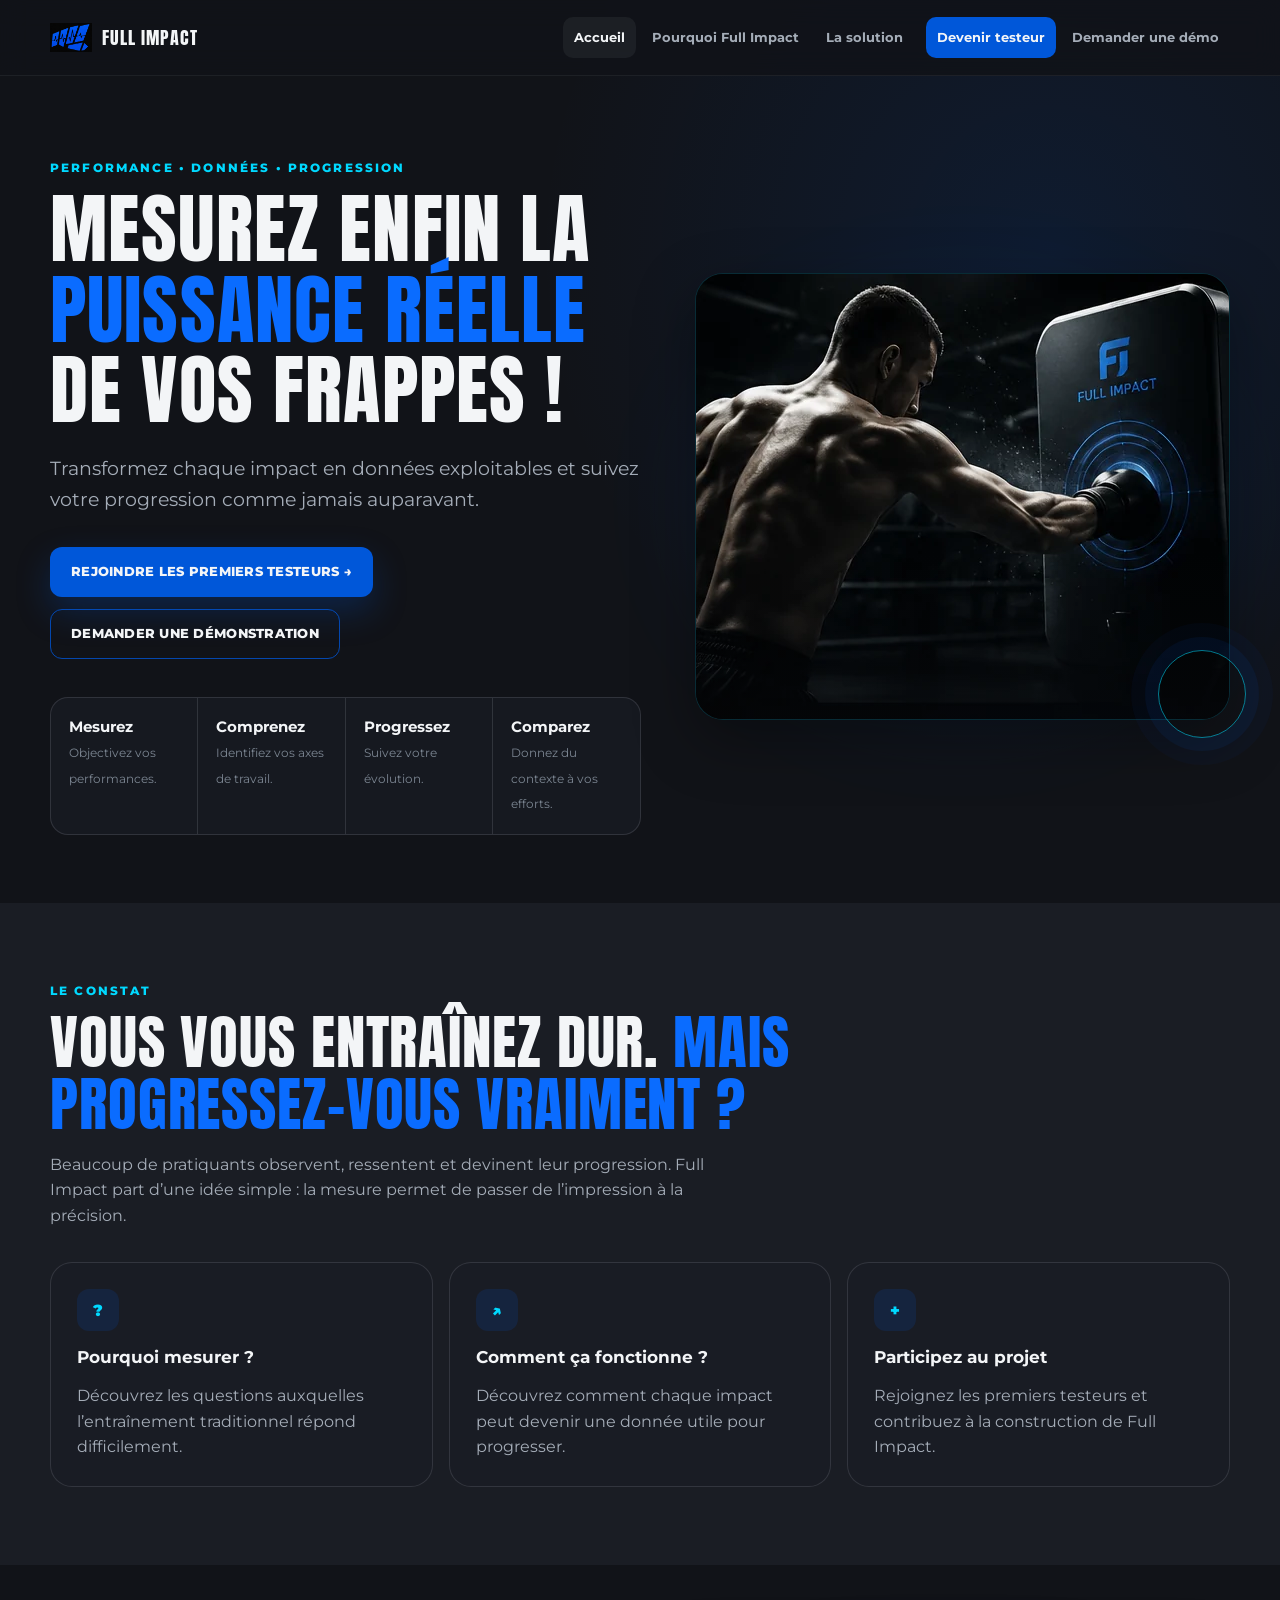
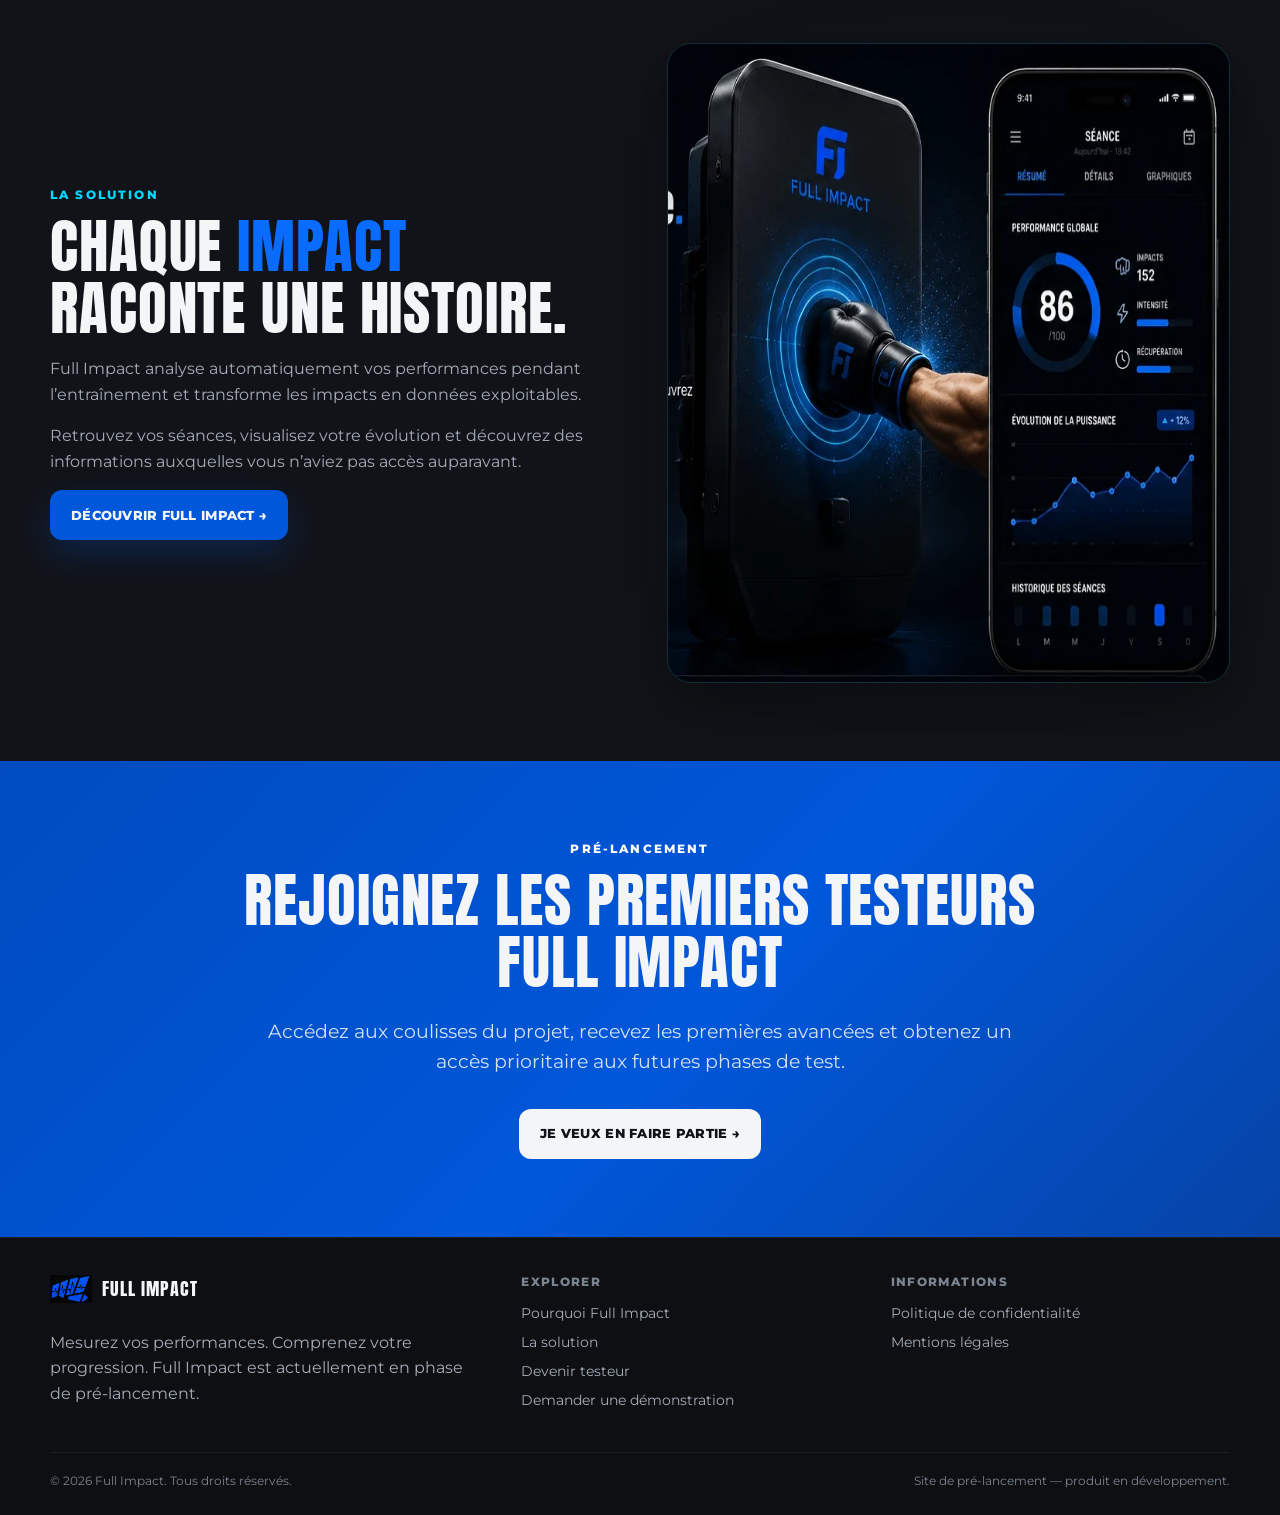
==== site/index.html @ b1a95cf2 "Restauration complète de la version originale de index.html" ====
<!doctype html>
<html lang="fr">
<head>
  <meta charset="utf-8">
  <meta name="viewport" content="width=device-width, initial-scale=1">
  <title>Full Impact — Mesurez enfin la puissance réelle de vos frappes</title>
  <meta name="description" content="Full Impact transforme chaque impact en données exploitables pour aider les pratiquants de sports de combat à mesurer, comprendre et suivre leur progression.">
  <meta name="theme-color" content="#111318">
  <meta property="og:type" content="website">
  <meta property="og:title" content="Full Impact — Mesurez enfin la puissance réelle de vos frappes">
  <meta property="og:description" content="Full Impact transforme chaque impact en données exploitables pour aider les pratiquants de sports de combat à mesurer, comprendre et suivre leur progression.">
  <meta property="og:image" content="/assets/images/og-full-impact.webp">
  <meta name="twitter:card" content="summary_large_image">
  <link rel="icon" type="image/png" href="assets/images/full-impact-mark.png">
  <link rel="preconnect" href="https://fonts.googleapis.com">
  <link rel="preconnect" href="https://fonts.gstatic.com" crossorigin>
  <link href="https://fonts.googleapis.com/css2?family=Anton&family=Montserrat:wght@400;500;600;700;800&display=swap" rel="stylesheet">
  <link rel="stylesheet" href="assets/css/styles.css">
  <script defer src="assets/js/config.js"></script>
<script defer src="assets/js/main.js"></script>
</head>
<body>
  <a class="skip-link" href="#main">Aller au contenu</a>
<header class="site-header">
  <div class="container header-inner">
    <a class="brand" href="index.html" aria-label="Full Impact — Accueil">
      <img class="brand-mark" src="assets/images/full-impact-mark.png" alt="" width="42" height="34">
      <span class="brand-name">FULL IMPACT</span>
    </a>
    <button class="menu-toggle" type="button" data-menu-toggle aria-expanded="false" aria-controls="main-nav" aria-label="Ouvrir le menu">Menu</button>
    <nav class="nav" id="main-nav" data-nav aria-label="Navigation principale">
      <a href="index.html" aria-current="page">Accueil</a><a href="probleme.html">Pourquoi Full Impact</a><a href="solution.html">La solution</a><a href="testeurs.html" class="nav-cta">Devenir testeur</a><a href="demonstration.html">Demander une démo</a>
    </nav>
  </div>
</header>
<main id="main">
  <section class="page-hero">
    <div class="container hero-grid">
      <div class="hero-copy reveal">
        <div class="eyebrow">Performance • Données • Progression</div>
        <h1>Mesurez enfin la <span class="accent">puissance réelle</span> de vos frappes !</h1>
        <p class="lead">Transformez chaque impact en données exploitables et suivez votre progression comme jamais auparavant.</p>
        <div class="hero-actions">
          <a class="button primary" href="testeurs.html">Rejoindre les premiers testeurs →</a>
          <a class="button secondary" href="demonstration.html">Demander une démonstration</a>
        </div>
        <div class="stat-strip" aria-label="Principes Full Impact">
          <div class="stat"><strong>Mesurez</strong><span>Objectivez vos performances.</span></div>
          <div class="stat"><strong>Comprenez</strong><span>Identifiez vos axes de travail.</span></div>
          <div class="stat"><strong>Progressez</strong><span>Suivez votre évolution.</span></div>
          <div class="stat"><strong>Comparez</strong><span>Donnez du contexte à vos efforts.</span></div>
        </div>
      </div>
      <div class="hero-visual reveal">
        <div class="media-frame">
          <img src="assets/images/hero-impact.webp" alt="Pratiquant frappant un bouclier connecté Full Impact" width="690" height="445" fetchpriority="high">
        </div>
        <div class="data-ring" aria-hidden="true"></div>
      </div>
    </div>
  </section>

  <section class="section alt">
    <div class="container">
      <div class="section-heading reveal">
        <div class="eyebrow">Le constat</div>
        <h2>Vous vous entraînez dur. <span class="accent">Mais progressez-vous vraiment ?</span></h2>
        <p>Beaucoup de pratiquants observent, ressentent et devinent leur progression. Full Impact part d’une idée simple : la mesure permet de passer de l’impression à la précision.</p>
      </div>
      <div class="card-grid">
        <a class="card card-link reveal" href="probleme.html"><div class="icon">?</div><h3>Pourquoi mesurer ?</h3><p>Découvrez les questions auxquelles l’entraînement traditionnel répond difficilement.</p></a>
        <a class="card card-link reveal" href="solution.html"><div class="icon">↗</div><h3>Comment ça fonctionne ?</h3><p>Découvrez comment chaque impact peut devenir une donnée utile pour progresser.</p></a>
        <a class="card card-link reveal" href="testeurs.html"><div class="icon">+</div><h3>Participez au projet</h3><p>Rejoignez les premiers testeurs et contribuez à la construction de Full Impact.</p></a>
      </div>
    </div>
  </section>

  <section class="section">
    <div class="container split">
      <div class="split-copy reveal">
        <div class="eyebrow">La solution</div>
        <h2>Chaque <span class="accent">impact</span> raconte une histoire.</h2>
        <p>Full Impact analyse automatiquement vos performances pendant l’entraînement et transforme les impacts en données exploitables.</p>
        <p>Retrouvez vos séances, visualisez votre évolution et découvrez des informations auxquelles vous n’aviez pas accès auparavant.</p>
        <a class="button primary" href="solution.html">Découvrir Full Impact →</a>
      </div>
      <div class="product-shot reveal">
        <img src="assets/images/solution-product.webp" alt="Concept du bouclier connecté Full Impact avec interface mobile" width="725" height="640" loading="lazy">
      </div>
    </div>
  </section>

  <section class="section blue-cut">
    <div class="narrow" style="text-align:center">
      <div class="eyebrow" style="color:#fff">Pré-lancement</div>
      <h2>Rejoignez les premiers testeurs Full Impact</h2>
      <p class="lead" style="margin-inline:auto;color:rgba(243,245,247,.88)">Accédez aux coulisses du projet, recevez les premières avancées et obtenez un accès prioritaire aux futures phases de test.</p>
      <div class="hero-actions" style="justify-content:center"><a class="button" style="background:#F3F5F7;color:#111318" href="testeurs.html">Je veux en faire partie →</a></div>
    </div>
  </section>
</main>
  <footer class="site-footer">
    <div class="container">
      <div class="footer-grid">
        <div class="footer-brand">
          <a class="brand" href="index.html"><img class="brand-mark" src="assets/images/full-impact-mark.png" alt="" width="42" height="34"><span class="brand-name">FULL IMPACT</span></a>
          <p>Mesurez vos performances. Comprenez votre progression. Full Impact est actuellement en phase de pré-lancement.</p>
        </div>
        <div>
          <div class="footer-title">Explorer</div>
          <div class="footer-links">
            <a href="probleme.html">Pourquoi Full Impact</a>
            <a href="solution.html">La solution</a>
            <a href="testeurs.html">Devenir testeur</a>
            <a href="demonstration.html">Demander une démonstration</a>
          </div>
        </div>
        <div>
          <div class="footer-title">Informations</div>
          <div class="footer-links">
            <a href="confidentialite.html">Politique de confidentialité</a>
            <a href="mentions-legales.html">Mentions légales</a>
          </div>
        </div>
      </div>
      <div class="footer-bottom">
        <span>© <span data-year></span> Full Impact. Tous droits réservés.</span>
        <span>Site de pré-lancement — produit en développement.</span>
      </div>
    </div>
  </footer>
</body>
</html>
---- site/assets/css/styles.css ----
:root {
  --bg: #111318;
  --bg-2: #1A1D24;
  --bg-3: #252A34;
  --text: #F3F5F7;
  --muted: #A5ADB8;
  --faint: #7B8591;
  --brand: #0057D9;
  --brand-hover: #0A6CFF;
  --cyan: #00D9FF;
  --success: #00C875;
  --warning: #FF9F1C;
  --danger: #FF4D4F;
  --border: rgba(165, 173, 184, .18);
  --shadow: 0 20px 60px rgba(0, 0, 0, .34);
  --radius: 22px;
  --radius-sm: 14px;
  --max: 1180px;
  --header-h: 76px;
}

* { box-sizing: border-box; }
html { scroll-behavior: smooth; }
body {
  margin: 0;
  min-width: 320px;
  background:
    radial-gradient(circle at 82% 8%, rgba(0, 87, 217, .12), transparent 32rem),
    var(--bg);
  color: var(--text);
  font-family: 'Montserrat', Arial, sans-serif;
  line-height: 1.6;
  text-rendering: optimizeLegibility;
}
img { max-width: 100%; display: block; }
a { color: inherit; text-decoration: none; }
button, input, textarea, select { font: inherit; }
button, a { -webkit-tap-highlight-color: transparent; }

.skip-link {
  position: fixed; left: 16px; top: -80px; z-index: 9999;
  background: var(--text); color: var(--bg); padding: 10px 14px; border-radius: 8px;
}
.skip-link:focus { top: 12px; }

.container { width: min(calc(100% - 40px), var(--max)); margin-inline: auto; }
.narrow { width: min(calc(100% - 40px), 860px); margin-inline: auto; }

.site-header {
  position: sticky; top: 0; z-index: 1000;
  height: var(--header-h);
  background: rgba(17, 19, 24, .88);
  backdrop-filter: blur(14px);
  border-bottom: 1px solid rgba(255,255,255,.06);
}
.header-inner { height: 100%; display: flex; align-items: center; justify-content: space-between; gap: 24px; }
.brand { display: inline-flex; align-items: center; gap: 10px; min-width: max-content; }
.brand-mark { width: 42px; height: 34px; object-fit: contain; }
.brand-name { font-family: 'Anton', Impact, sans-serif; letter-spacing: .055em; font-size: 1.15rem; }

.nav { display: flex; align-items: center; gap: 5px; }
.nav a { color: var(--muted); font-size: .82rem; font-weight: 700; padding: 10px 11px; border-radius: 10px; }
.nav a:hover, .nav a:focus-visible, .nav a[aria-current="page"] { color: var(--text); background: rgba(255,255,255,.055); }
.nav .nav-cta { color: var(--text); background: var(--brand); margin-left: 7px; }
.nav .nav-cta:hover, .nav .nav-cta:focus-visible { background: var(--brand-hover); }
.menu-toggle { display: none; border: 1px solid var(--border); background: var(--bg-2); color: var(--text); border-radius: 10px; padding: 8px 10px; }

main { overflow: hidden; }
.page-hero { padding: 82px 0 68px; position: relative; }
.page-hero.compact { padding: 64px 0 48px; }
.eyebrow { color: var(--cyan); text-transform: uppercase; font-size: .75rem; font-weight: 800; letter-spacing: .18em; margin-bottom: 12px; }
h1, h2, h3 { margin: 0; line-height: 1.05; }
h1, h2 { font-family: 'Anton', Impact, sans-serif; font-weight: 400; text-transform: uppercase; letter-spacing: .015em; }
h1 { font-size: clamp(3rem, 7vw, 6.7rem); max-width: 980px; }
h2 { font-size: clamp(2.35rem, 4.6vw, 4.6rem); }
h3 { font-size: 1.05rem; }
.accent { color: var(--brand-hover); }
.lead { color: var(--muted); font-size: clamp(1rem, 1.5vw, 1.22rem); max-width: 760px; margin: 22px 0 0; }

.hero-grid { display: grid; grid-template-columns: 1.05fr .95fr; align-items: center; gap: 54px; }
.hero-copy h1 { font-size: clamp(3.1rem, 6vw, 6.1rem); }
.hero-actions { display: flex; flex-wrap: wrap; gap: 12px; margin-top: 32px; }
.button {
  display: inline-flex; align-items: center; justify-content: center; gap: 10px;
  min-height: 50px; padding: 0 20px; border-radius: 12px; border: 1px solid transparent;
  font-weight: 800; font-size: .84rem; text-transform: uppercase; letter-spacing: .02em;
  transition: transform .18s ease, background .18s ease, border-color .18s ease, box-shadow .18s ease;
  cursor: pointer;
}
.button:hover { transform: translateY(-2px); }
.button.primary { background: var(--brand); color: var(--text); box-shadow: 0 14px 34px rgba(0,87,217,.25); }
.button.primary:hover { background: var(--brand-hover); }
.button.secondary { color: var(--text); background: transparent; border-color: rgba(0,87,217,.78); }
.button.secondary:hover { background: rgba(0,87,217,.12); }
.button.full { width: 100%; }

.hero-visual { position: relative; }
.hero-visual::before {
  content: ''; position: absolute; inset: 13% 7% 10%; background: var(--brand); filter: blur(70px); opacity: .18; border-radius: 50%;
}
.media-frame { position: relative; border: 1px solid rgba(0,217,255,.16); border-radius: 28px; overflow: hidden; box-shadow: var(--shadow); background: #090b0f; }
.media-frame img { width: 100%; aspect-ratio: 16 / 10; object-fit: cover; }
.media-frame::after { content:''; position:absolute; inset:0; background: linear-gradient(180deg, transparent 62%, rgba(7,8,11,.48)); pointer-events:none; }
.data-ring { position: absolute; width: 88px; height: 88px; border-radius: 50%; border: 1px solid rgba(0,217,255,.55); right: -16px; bottom: -18px; box-shadow: 0 0 0 13px rgba(0,87,217,.08), 0 0 0 27px rgba(0,87,217,.04); }

.stat-strip { display: grid; grid-template-columns: repeat(4,1fr); margin-top: 38px; border: 1px solid var(--border); border-radius: 18px; overflow: hidden; background: rgba(26,29,36,.72); }
.stat { padding: 18px; border-right: 1px solid var(--border); }
.stat:last-child { border-right: 0; }
.stat strong { display: block; color: var(--text); font-size: .92rem; }
.stat span { color: var(--faint); font-size: .78rem; }

.section { padding: 78px 0; }
.section.alt { background: var(--bg-2); }
.section.blue-cut { background: linear-gradient(135deg, #004bc0, #0057D9 55%, #0643a6); }
.section-heading { max-width: 860px; margin-bottom: 34px; }
.section-heading p { color: var(--muted); max-width: 700px; }

.card-grid { display: grid; grid-template-columns: repeat(3, 1fr); gap: 16px; }
.card { background: rgba(26,29,36,.72); border: 1px solid var(--border); border-radius: var(--radius); padding: 26px; }
.card .icon { width: 42px; height: 42px; border-radius: 12px; display:grid; place-items:center; background: rgba(0,87,217,.14); color: var(--cyan); margin-bottom: 18px; font-weight: 900; }
.card p { color: var(--muted); margin-bottom: 0; }
.card-link { transition: border-color .18s ease, transform .18s ease, background .18s ease; }
.card-link:hover { transform: translateY(-4px); border-color: rgba(0,87,217,.55); background: rgba(37,42,52,.76); }

.split { display: grid; grid-template-columns: 1fr 1fr; gap: 54px; align-items: center; }
.split-copy p { color: var(--muted); }
.check-list { list-style: none; padding: 0; margin: 24px 0 0; display: grid; gap: 12px; }
.check-list li { position: relative; padding-left: 30px; color: var(--text); }
.check-list li::before { content: '✓'; color: var(--cyan); font-weight: 900; position: absolute; left: 0; }

.question-grid { display: grid; grid-template-columns: repeat(4,1fr); gap: 12px; }
.question { min-height: 150px; display: flex; flex-direction: column; justify-content: center; text-align: center; background: linear-gradient(180deg, #151b24, #10141b); border: 1px solid rgba(0,87,217,.18); border-radius: 16px; padding: 18px; }
.question .q { width: 40px; height: 40px; border: 2px solid var(--brand-hover); color: var(--brand-hover); border-radius: 50%; display:grid; place-items:center; margin: 0 auto 14px; font-weight: 800; }
.question p { margin: 0; font-weight: 600; }

.quote-panel { margin-top: 34px; padding: 34px; border: 1px solid rgba(0,87,217,.26); border-radius: 20px; text-align: center; background: linear-gradient(180deg, rgba(0,87,217,.07), rgba(26,29,36,.82)); }
.quote-panel strong { font-family: 'Anton', Impact, sans-serif; display:block; font-size: clamp(2rem, 4vw, 3.5rem); line-height: 1.1; text-transform: uppercase; }
.quote-panel p { color: var(--muted); margin-bottom: 0; }

.product-shot { position: relative; }
.product-shot img { width: 100%; border-radius: 24px; box-shadow: var(--shadow); border: 1px solid rgba(0,217,255,.15); }
.product-shot::after { content:''; position:absolute; inset: 15% 18%; background: rgba(0,87,217,.18); filter: blur(70px); z-index:-1; }

.pillars { display: grid; gap: 10px; }
.pillar { display: grid; grid-template-columns: 44px 1fr; gap: 16px; padding: 18px 0; border-bottom: 1px solid var(--border); }
.pillar:last-child { border-bottom: 0; }
.pillar-icon { width: 42px; height: 42px; border-radius: 50%; border: 1px solid rgba(0,87,217,.5); display:grid; place-items:center; color: var(--cyan); font-weight: 900; }
.pillar p { margin: 5px 0 0; color: var(--muted); }

.form-layout { display: grid; grid-template-columns: .8fr 1.2fr; gap: 34px; align-items: start; }
.benefit-list { display: grid; gap: 14px; margin-top: 24px; }
.benefit { padding: 18px; border-radius: 14px; border: 1px solid rgba(255,255,255,.1); background: rgba(4,26,70,.23); }
.benefit strong { display: block; }
.benefit span { color: rgba(243,245,247,.82); font-size: .9rem; }

.form-card { background: var(--bg); color: var(--text); border: 1px solid rgba(255,255,255,.13); border-radius: var(--radius); padding: 28px; box-shadow: var(--shadow); }
.form-card h2 { font-size: clamp(2rem,3vw,3rem); margin-bottom: 8px; }
.form-intro { color: var(--muted); margin-top: 0; }
.fieldset { border: 0; padding: 0; margin: 0 0 18px; }
.fieldset legend, .field-label { display: block; color: var(--text); font-weight: 700; font-size: .88rem; margin-bottom: 8px; }
.radio-row { display: grid; grid-template-columns: repeat(3,1fr); gap: 9px; }
.radio-card input { position: absolute; opacity: 0; pointer-events: none; }
.radio-card span { display:block; padding: 13px 10px; text-align:center; border: 1px solid var(--border); border-radius: 11px; color: var(--muted); cursor: pointer; font-size: .83rem; font-weight: 700; }
.radio-card input:checked + span { border-color: var(--brand); background: rgba(0,87,217,.13); color: var(--text); }
.field-grid { display: grid; grid-template-columns: 1fr 1fr; gap: 14px; }
.field { margin-bottom: 15px; }
.input, .select, .textarea { width: 100%; border: 1px solid var(--bg-3); background: var(--bg-2); color: var(--text); border-radius: 10px; padding: 12px 13px; outline: none; }
.input:focus, .select:focus, .textarea:focus { border-color: var(--brand); box-shadow: 0 0 0 3px rgba(0,87,217,.12); }
.textarea { min-height: 120px; resize: vertical; }
.checkbox { display:flex; align-items:flex-start; gap:10px; color: var(--muted); font-size: .82rem; }
.checkbox input { margin-top: 4px; accent-color: var(--brand); }
.form-status { min-height: 24px; margin: 12px 0 0; font-size: .86rem; }
.form-status.success { color: var(--success); }
.form-status.error { color: var(--danger); }
.form-note { color: var(--faint); font-size: .76rem; margin-top: 12px; }
.honeypot { position: absolute !important; left: -9999px !important; width: 1px !important; height: 1px !important; overflow: hidden !important; }

.legal { padding: 66px 0 90px; }
.legal h1 { font-size: clamp(2.7rem, 5vw, 4.7rem); }
.legal h2 { font-size: 1.6rem; margin-top: 38px; }
.legal p, .legal li { color: var(--muted); }
.placeholder { display:inline-block; color: var(--warning); background: rgba(255,159,28,.08); border:1px solid rgba(255,159,28,.24); border-radius:6px; padding:1px 6px; }

.site-footer { border-top: 1px solid rgba(255,255,255,.07); padding: 34px 0 24px; background: #0d0f13; }
.footer-grid { display: grid; grid-template-columns: 1.3fr 1fr 1fr; gap: 30px; }
.footer-brand p { color: var(--muted); max-width: 420px; }
.footer-title { font-size: .78rem; letter-spacing: .11em; text-transform: uppercase; color: var(--faint); font-weight: 800; }
.footer-links { display:grid; gap: 7px; margin-top: 10px; }
.footer-links a { color: var(--muted); font-size: .86rem; }
.footer-links a:hover { color: var(--text); }
.footer-bottom { margin-top: 30px; padding-top: 18px; border-top: 1px solid rgba(255,255,255,.06); color: var(--faint); font-size: .77rem; display:flex; justify-content:space-between; gap:12px; flex-wrap: wrap; }

.reveal { opacity: 0; transform: translateY(14px); transition: opacity .6s ease, transform .6s ease; }
.reveal.is-visible { opacity: 1; transform: none; }

.error-page { min-height: calc(100vh - var(--header-h)); display:grid; place-items:center; text-align:center; padding:60px 20px; }
.error-code { font-family:'Anton',Impact,sans-serif; font-size:clamp(6rem,20vw,13rem); color:var(--brand); line-height:.9; }

@media (max-width: 980px) {
  .nav { position: fixed; left: 18px; right: 18px; top: calc(var(--header-h) + 10px); display:none; flex-direction:column; align-items:stretch; padding:14px; background:rgba(17,19,24,.98); border:1px solid var(--border); border-radius:16px; box-shadow:var(--shadow); }
  .nav.is-open { display:flex; }
  .nav a { padding:12px; }
  .nav .nav-cta { margin-left:0; text-align:center; }
  .menu-toggle { display:inline-flex; }
  .hero-grid, .split, .form-layout { grid-template-columns:1fr; }
  .hero-copy { order:1; }
  .hero-visual { order:2; max-width:760px; }
  .card-grid { grid-template-columns:1fr 1fr; }
  .question-grid { grid-template-columns:1fr 1fr; }
  .stat-strip { grid-template-columns:1fr 1fr; }
  .stat:nth-child(2) { border-right:0; }
  .stat:nth-child(-n+2) { border-bottom:1px solid var(--border); }
}

@media (max-width: 650px) {
  .container, .narrow { width:min(calc(100% - 28px), var(--max)); }
  .site-header { height:68px; }
  :root { --header-h:68px; }
  .brand-name { font-size:1rem; }
  .brand-mark { width:36px; height:30px; }
  .page-hero { padding:56px 0 46px; }
  h1 { font-size:clamp(2.75rem,14vw,4.2rem); }
  h2 { font-size:clamp(2.15rem,11vw,3.4rem); }
  .hero-copy h1 { font-size:clamp(2.8rem,13vw,4.4rem); }
  .hero-actions { flex-direction:column; }
  .hero-actions .button { width:100%; }
  .card-grid, .question-grid, .field-grid, .radio-row, .footer-grid { grid-template-columns:1fr; }
  .question { min-height:125px; }
  .form-card { padding:20px; }
  .section { padding:58px 0; }
  .stat-strip { grid-template-columns:1fr; }
  .stat { border-right:0; border-bottom:1px solid var(--border); }
  .stat:last-child { border-bottom:0; }
  .footer-bottom { flex-direction:column; }
}

@media (prefers-reduced-motion: reduce) {
  html { scroll-behavior:auto; }
  *, *::before, *::after { animation-duration:.01ms !important; animation-iteration-count:1 !important; transition-duration:.01ms !important; }
  .reveal { opacity:1; transform:none; }
}
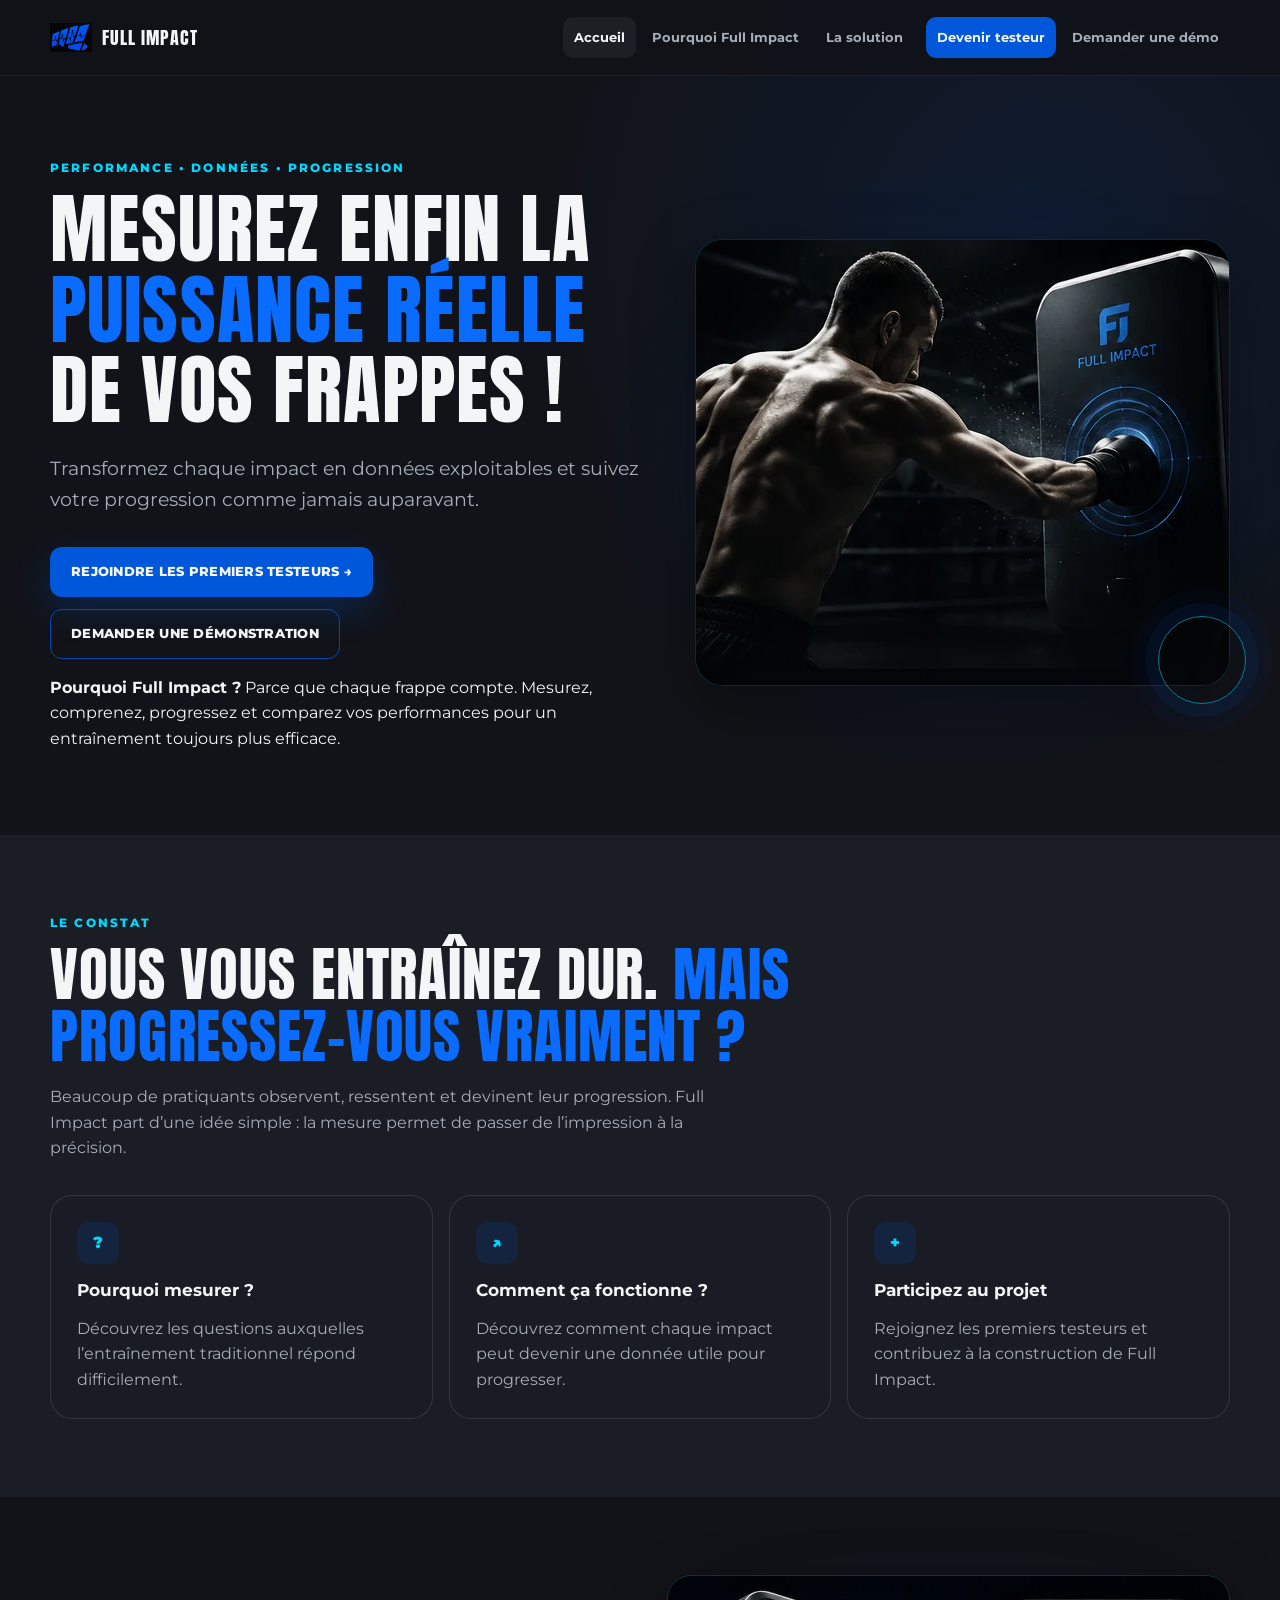
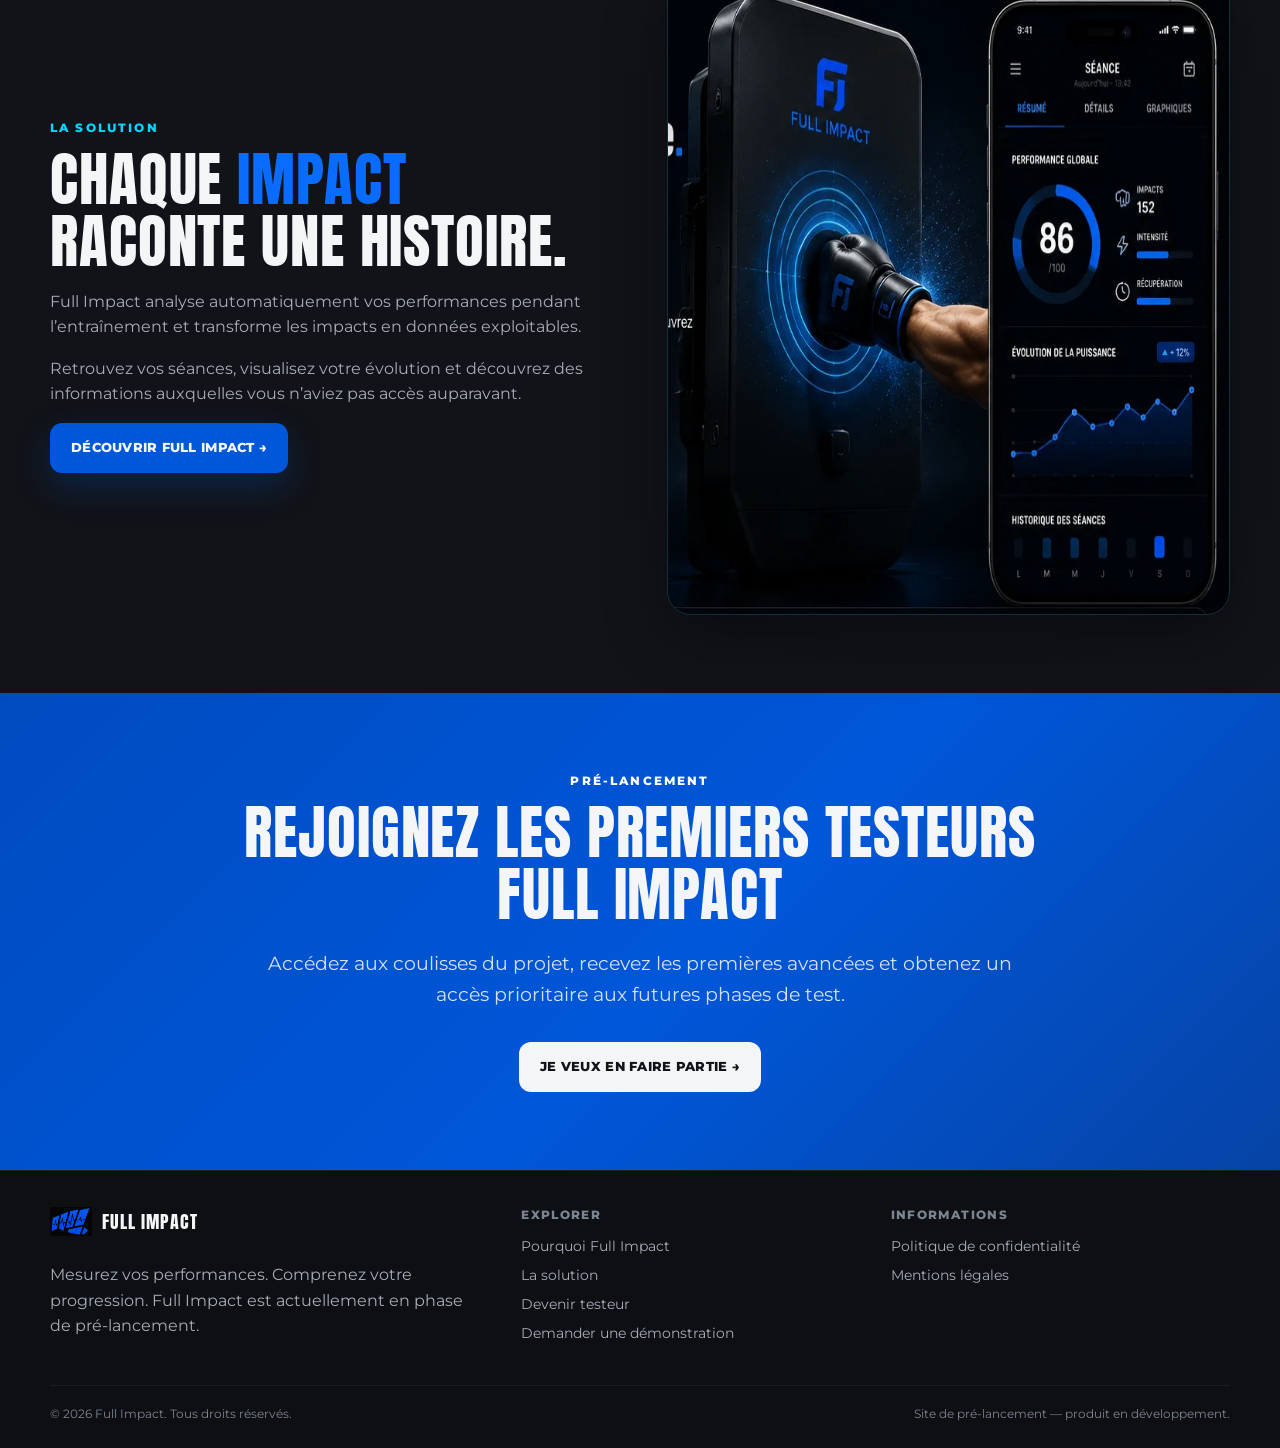
==== commit 9366b2af: "Suppression du bloc stat-strip et ajout d'un texte explicatif pour éviter le vide sur index.html" ====
--- a/site/index.html
+++ b/site/index.html
@@ -44,12 +44,10 @@
           <a class="button primary" href="testeurs.html">Rejoindre les premiers testeurs →</a>
           <a class="button secondary" href="demonstration.html">Demander une démonstration</a>
         </div>
-        <div class="stat-strip" aria-label="Principes Full Impact">
-          <div class="stat"><strong>Mesurez</strong><span>Objectivez vos performances.</span></div>
-          <div class="stat"><strong>Comprenez</strong><span>Identifiez vos axes de travail.</span></div>
-          <div class="stat"><strong>Progressez</strong><span>Suivez votre évolution.</span></div>
-          <div class="stat"><strong>Comparez</strong><span>Donnez du contexte à vos efforts.</span></div>
-        </div>
+        <p class="hero-subtext reveal">
+          <strong>Pourquoi Full Impact ?</strong> Parce que chaque frappe compte.
+          Mesurez, comprenez, progressez et comparez vos performances pour un entraînement toujours plus efficace.
+        </p>
       </div>
       <div class="hero-visual reveal">
         <div class="media-frame">
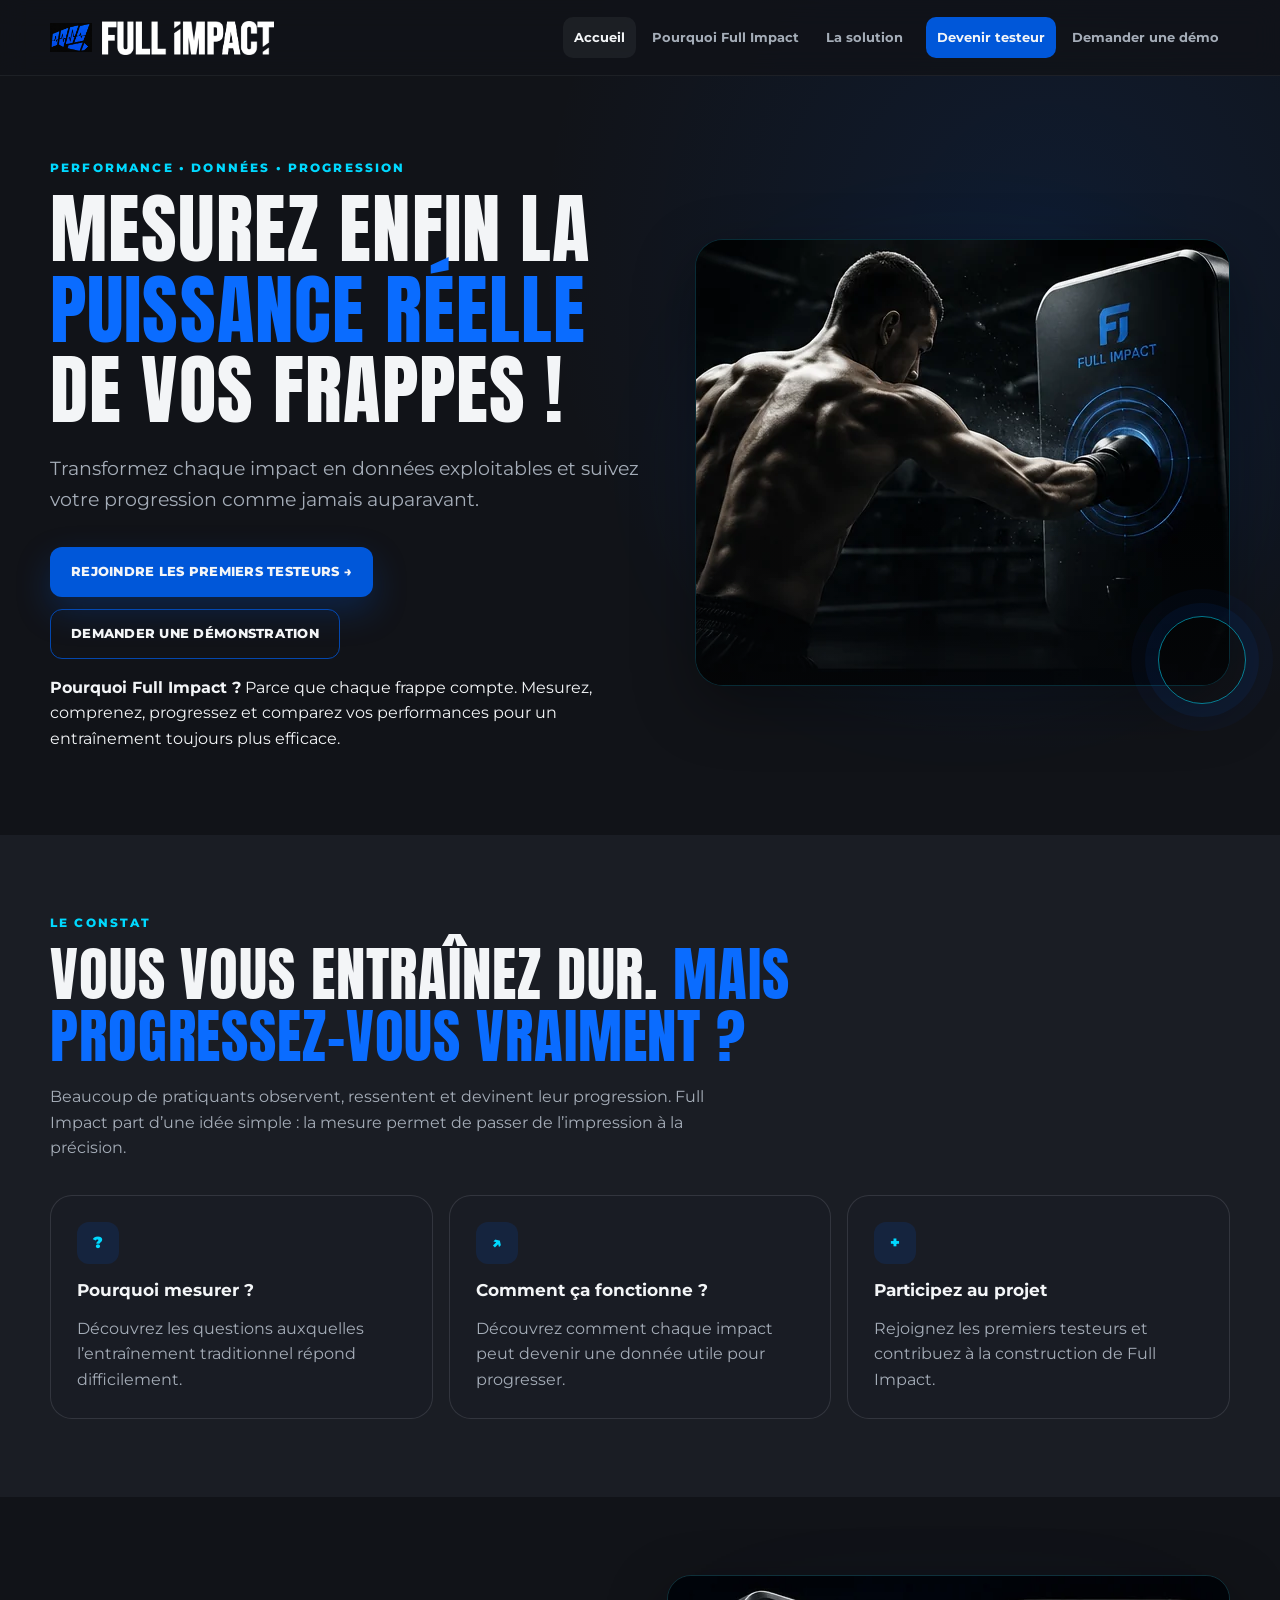
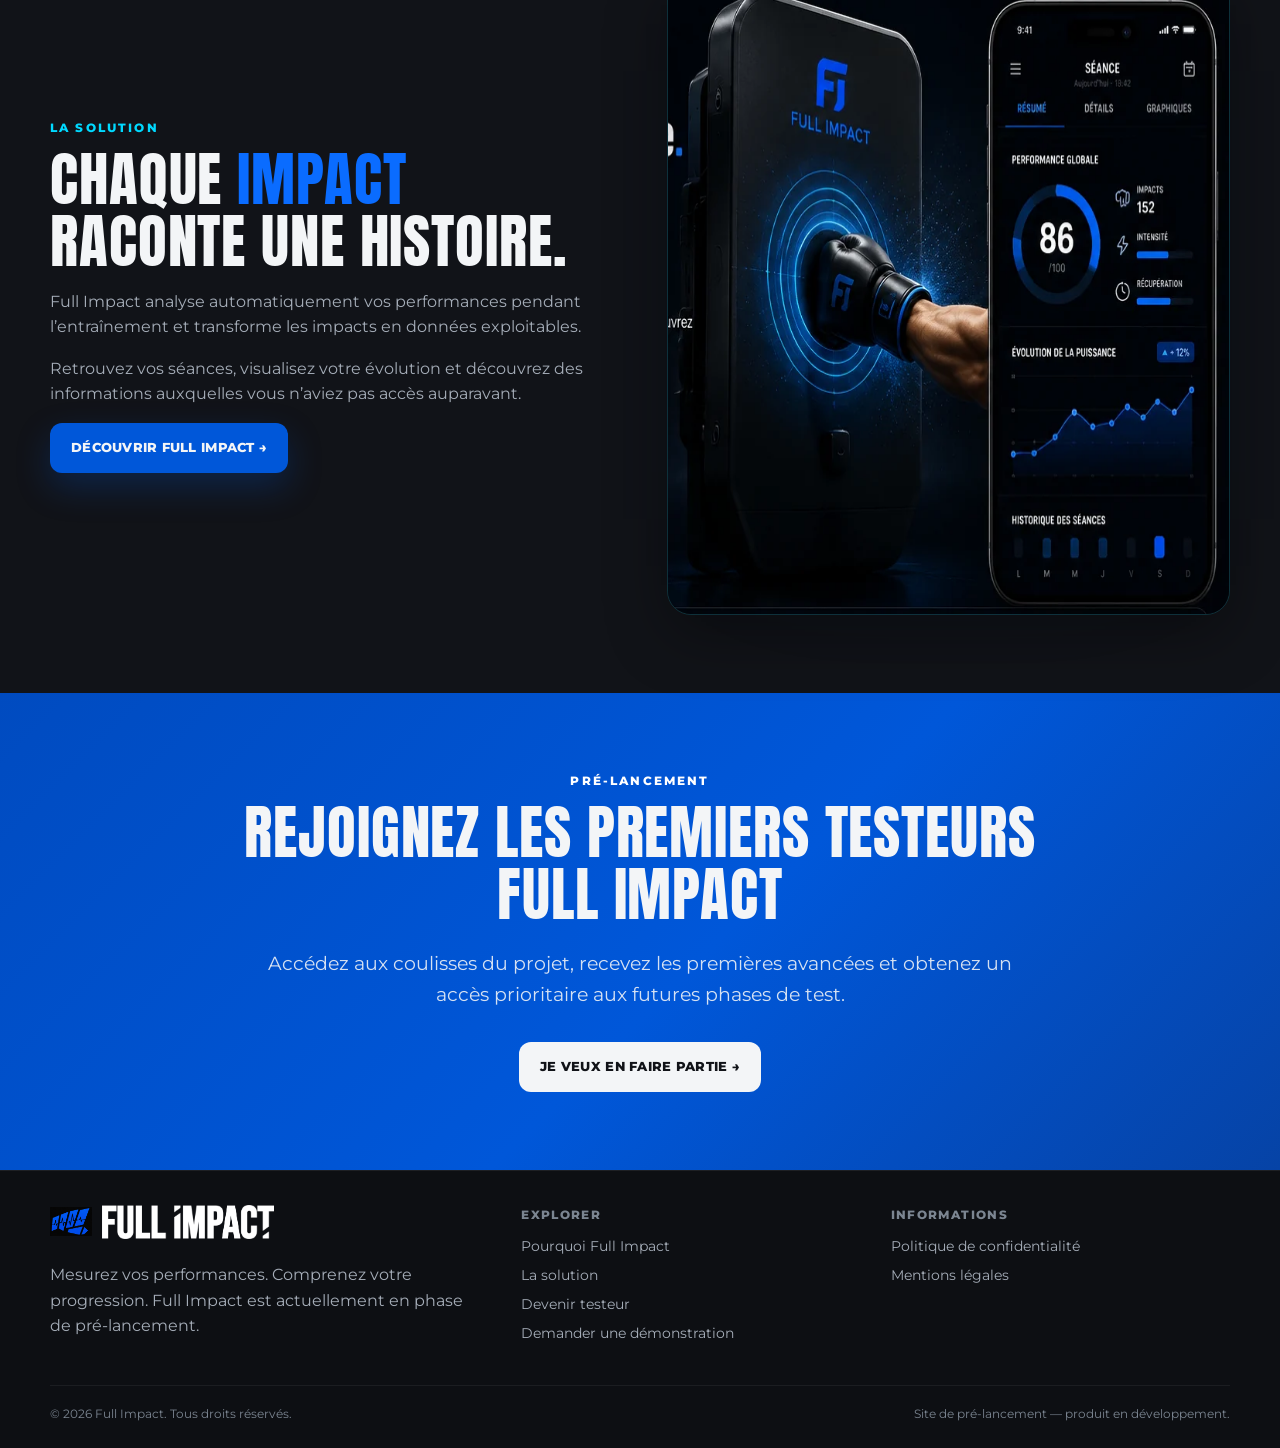
==== commit 2c5c97fe: "Remplacement du texte FULL IMPACT par l'image FULL-IMPACT_texte.png dans index.html (en-tête et pied" ====
--- a/site/index.html
+++ b/site/index.html
@@ -25,7 +25,7 @@
   <div class="container header-inner">
     <a class="brand" href="index.html" aria-label="Full Impact — Accueil">
       <img class="brand-mark" src="assets/images/full-impact-mark.png" alt="" width="42" height="34">
-      <span class="brand-name">FULL IMPACT</span>
+      <img class="brand-name" src="assets/images/FULL-IMPACT_texte.png" alt="FULL IMPACT" height="34">
     </a>
     <button class="menu-toggle" type="button" data-menu-toggle aria-expanded="false" aria-controls="main-nav" aria-label="Ouvrir le menu">Menu</button>
     <nav class="nav" id="main-nav" data-nav aria-label="Navigation principale">
@@ -101,7 +101,7 @@
     <div class="container">
       <div class="footer-grid">
         <div class="footer-brand">
-          <a class="brand" href="index.html"><img class="brand-mark" src="assets/images/full-impact-mark.png" alt="" width="42" height="34"><span class="brand-name">FULL IMPACT</span></a>
+          <a class="brand" href="index.html"><img class="brand-mark" src="assets/images/full-impact-mark.png" alt="" width="42" height="34"><img class="brand-name" src="assets/images/FULL-IMPACT_texte.png" alt="FULL IMPACT" height="34"></a>
           <p>Mesurez vos performances. Comprenez votre progression. Full Impact est actuellement en phase de pré-lancement.</p>
         </div>
         <div>
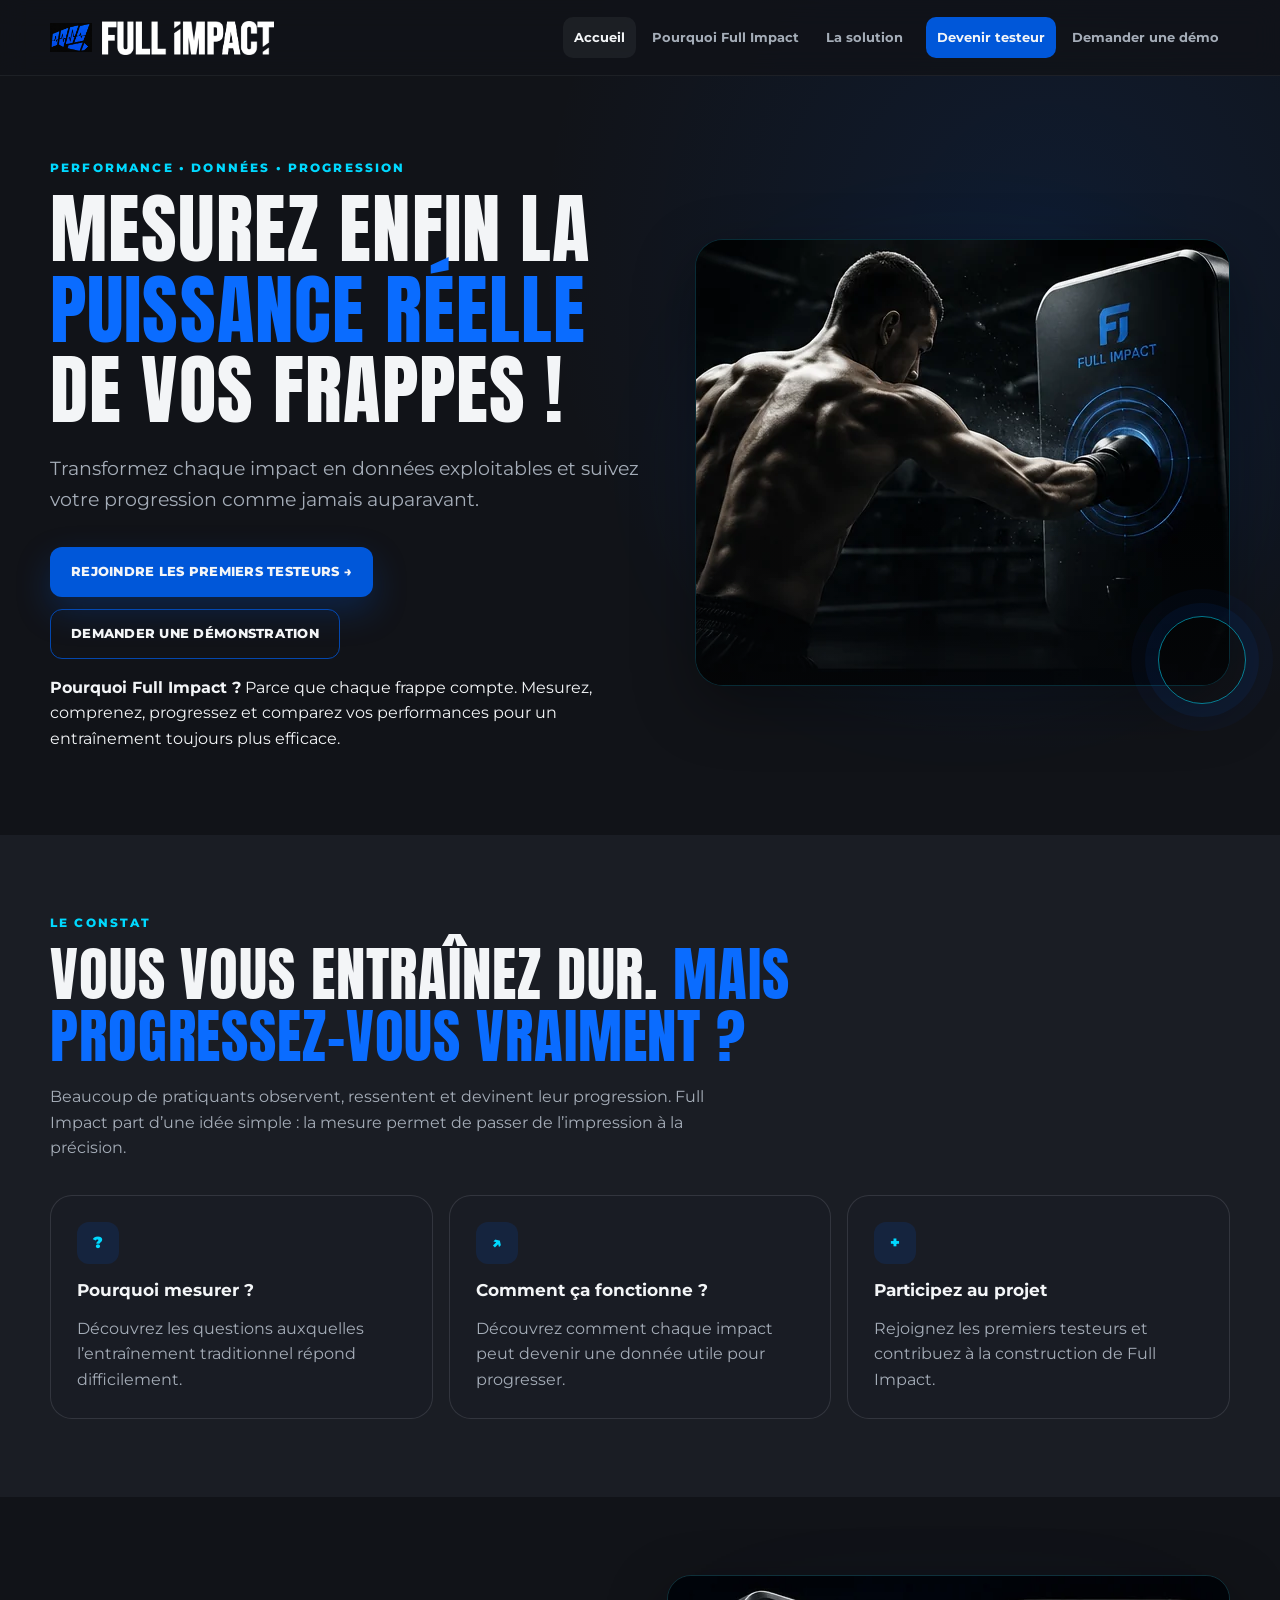
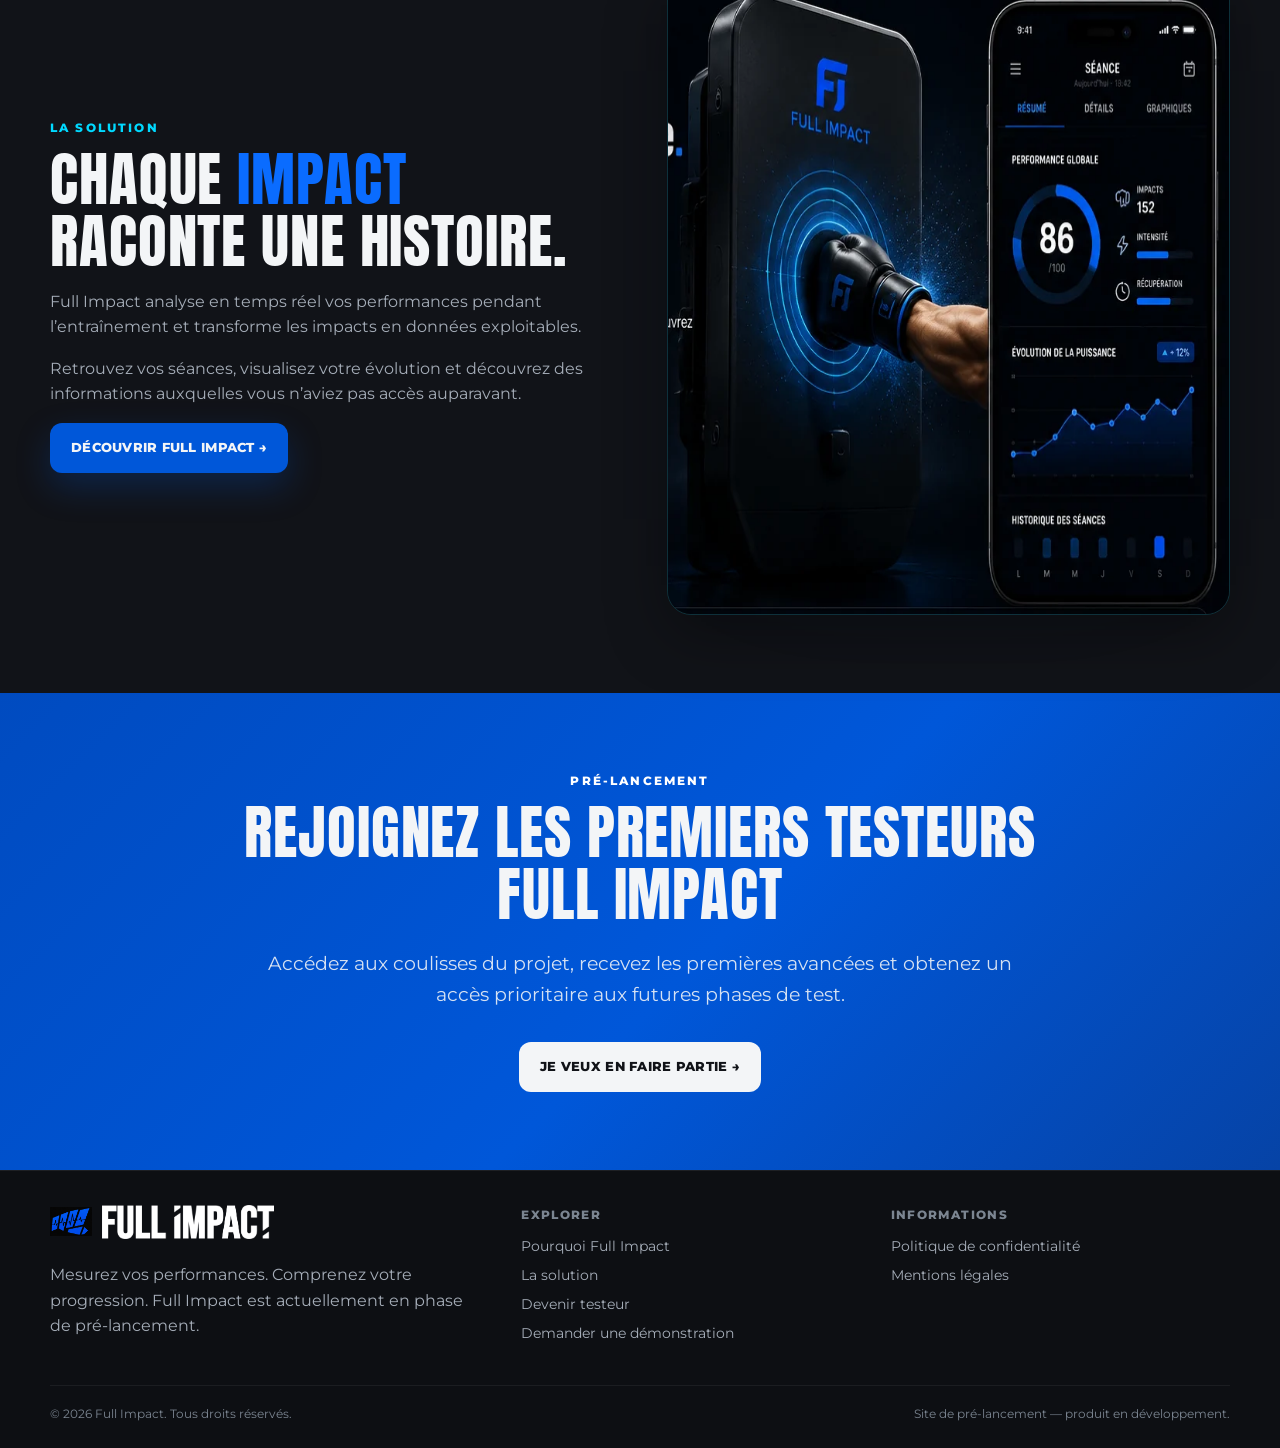
==== commit eb9491ad: "Update index.html" ====
--- a/site/index.html
+++ b/site/index.html
@@ -78,7 +78,7 @@
       <div class="split-copy reveal">
         <div class="eyebrow">La solution</div>
         <h2>Chaque <span class="accent">impact</span> raconte une histoire.</h2>
-        <p>Full Impact analyse automatiquement vos performances pendant l’entraînement et transforme les impacts en données exploitables.</p>
+        <p>Full Impact analyse en temps réel vos performances pendant l’entraînement et transforme les impacts en données exploitables.</p>
         <p>Retrouvez vos séances, visualisez votre évolution et découvrez des informations auxquelles vous n’aviez pas accès auparavant.</p>
         <a class="button primary" href="solution.html">Découvrir Full Impact →</a>
       </div>
@@ -128,4 +128,4 @@
     </div>
   </footer>
 </body>
-</html>+</html>
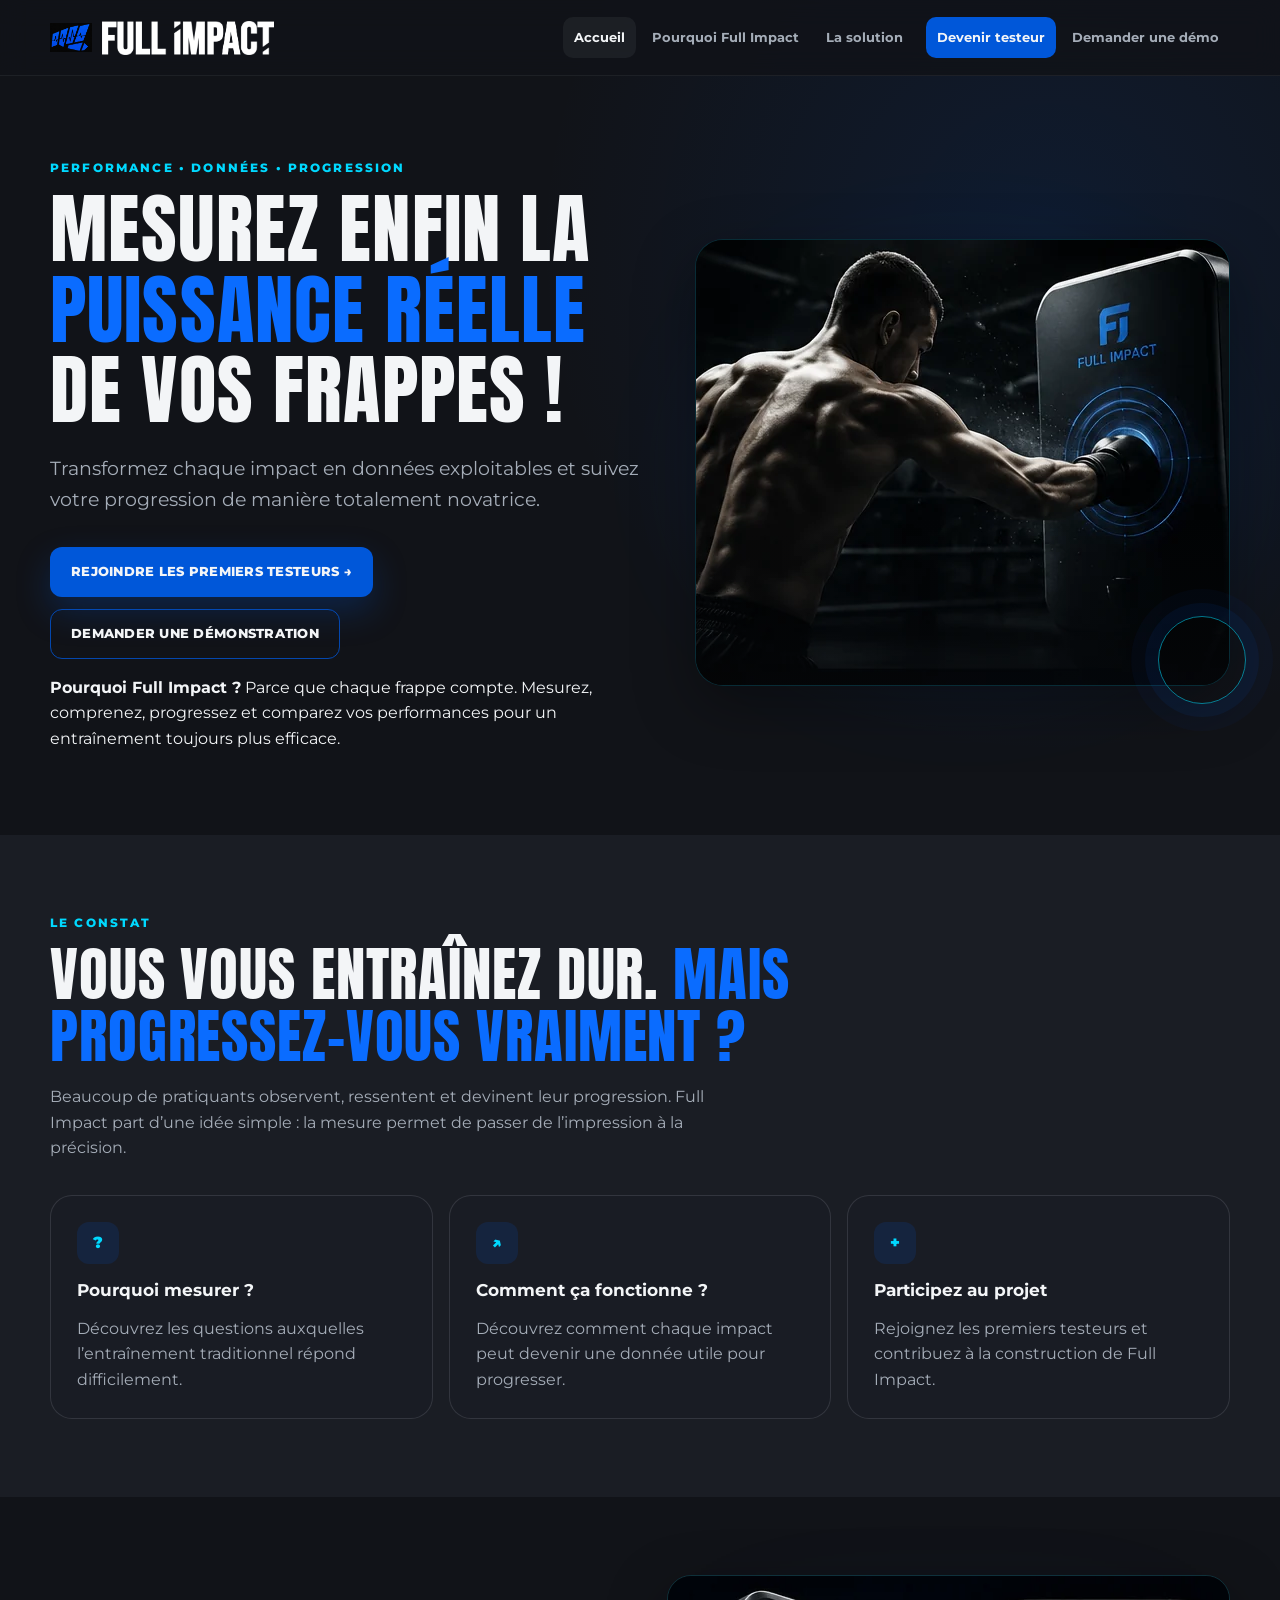
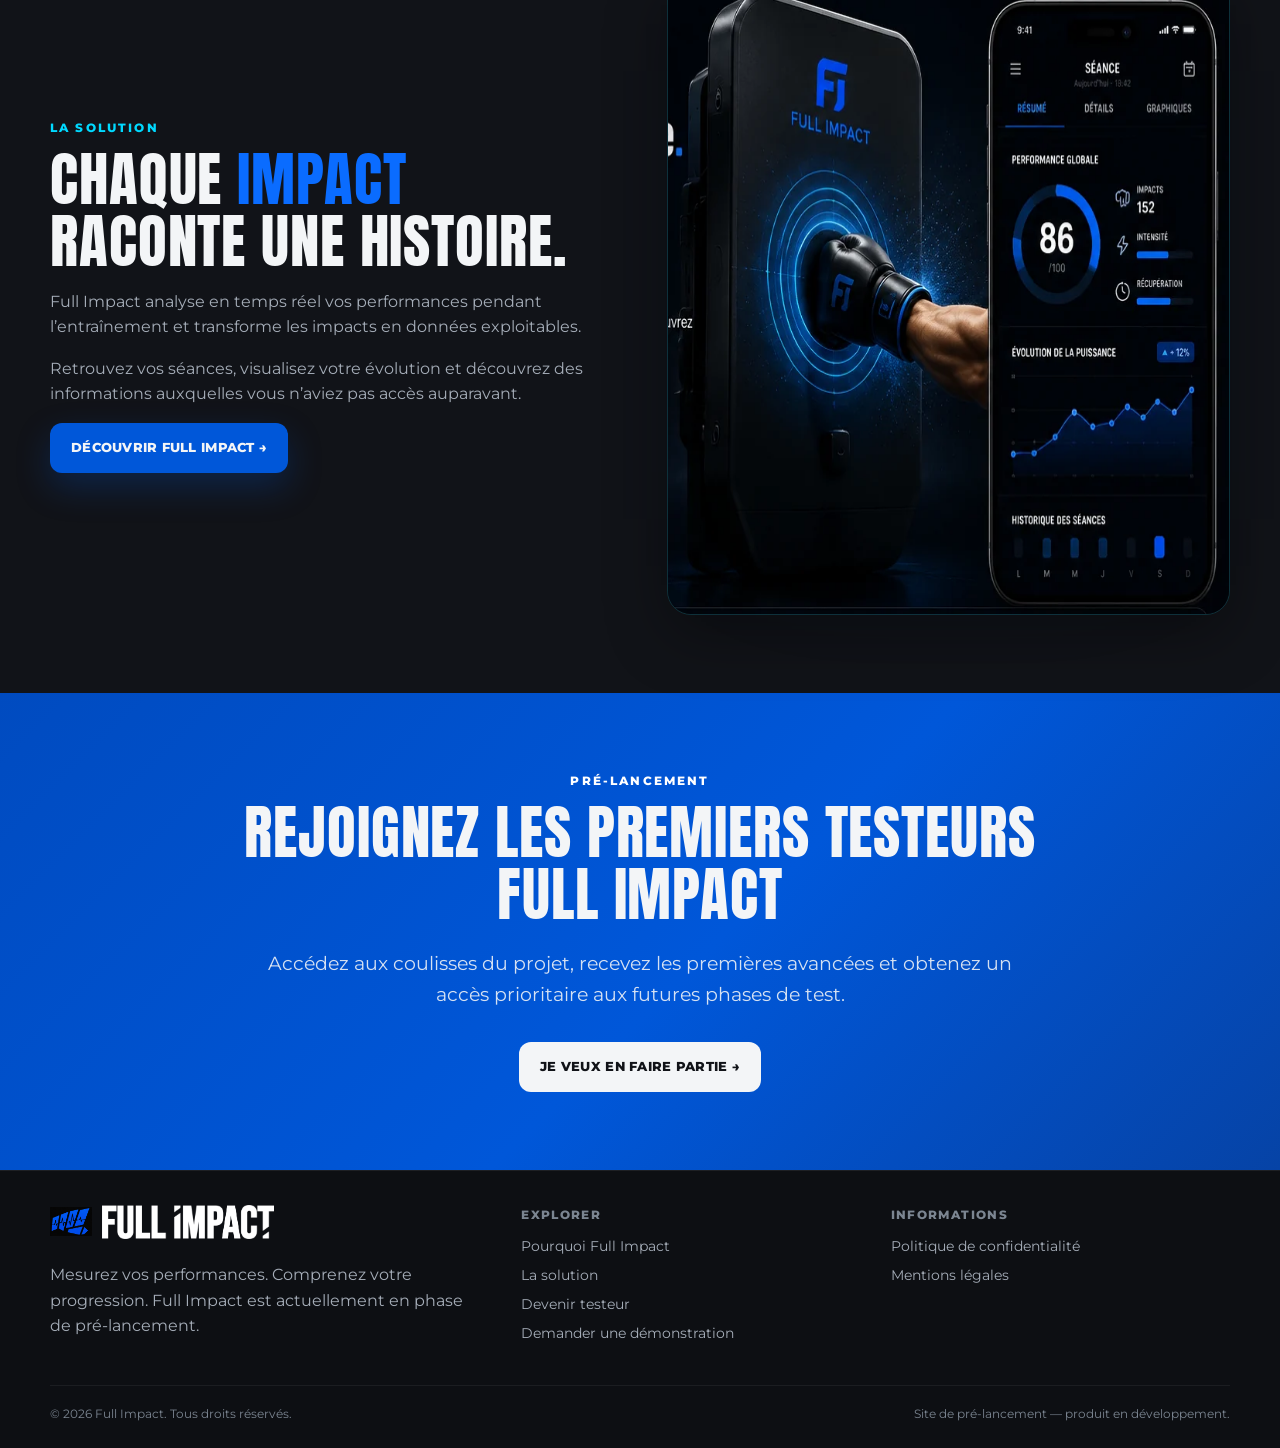
==== commit 5e2d1183: "Update index.html" ====
--- a/site/index.html
+++ b/site/index.html
@@ -39,7 +39,7 @@
       <div class="hero-copy reveal">
         <div class="eyebrow">Performance • Données • Progression</div>
         <h1>Mesurez enfin la <span class="accent">puissance réelle</span> de vos frappes !</h1>
-        <p class="lead">Transformez chaque impact en données exploitables et suivez votre progression comme jamais auparavant.</p>
+        <p class="lead">Transformez chaque impact en données exploitables et suivez votre progression de manière totalement novatrice.</p>
         <div class="hero-actions">
           <a class="button primary" href="testeurs.html">Rejoindre les premiers testeurs →</a>
           <a class="button secondary" href="demonstration.html">Demander une démonstration</a>
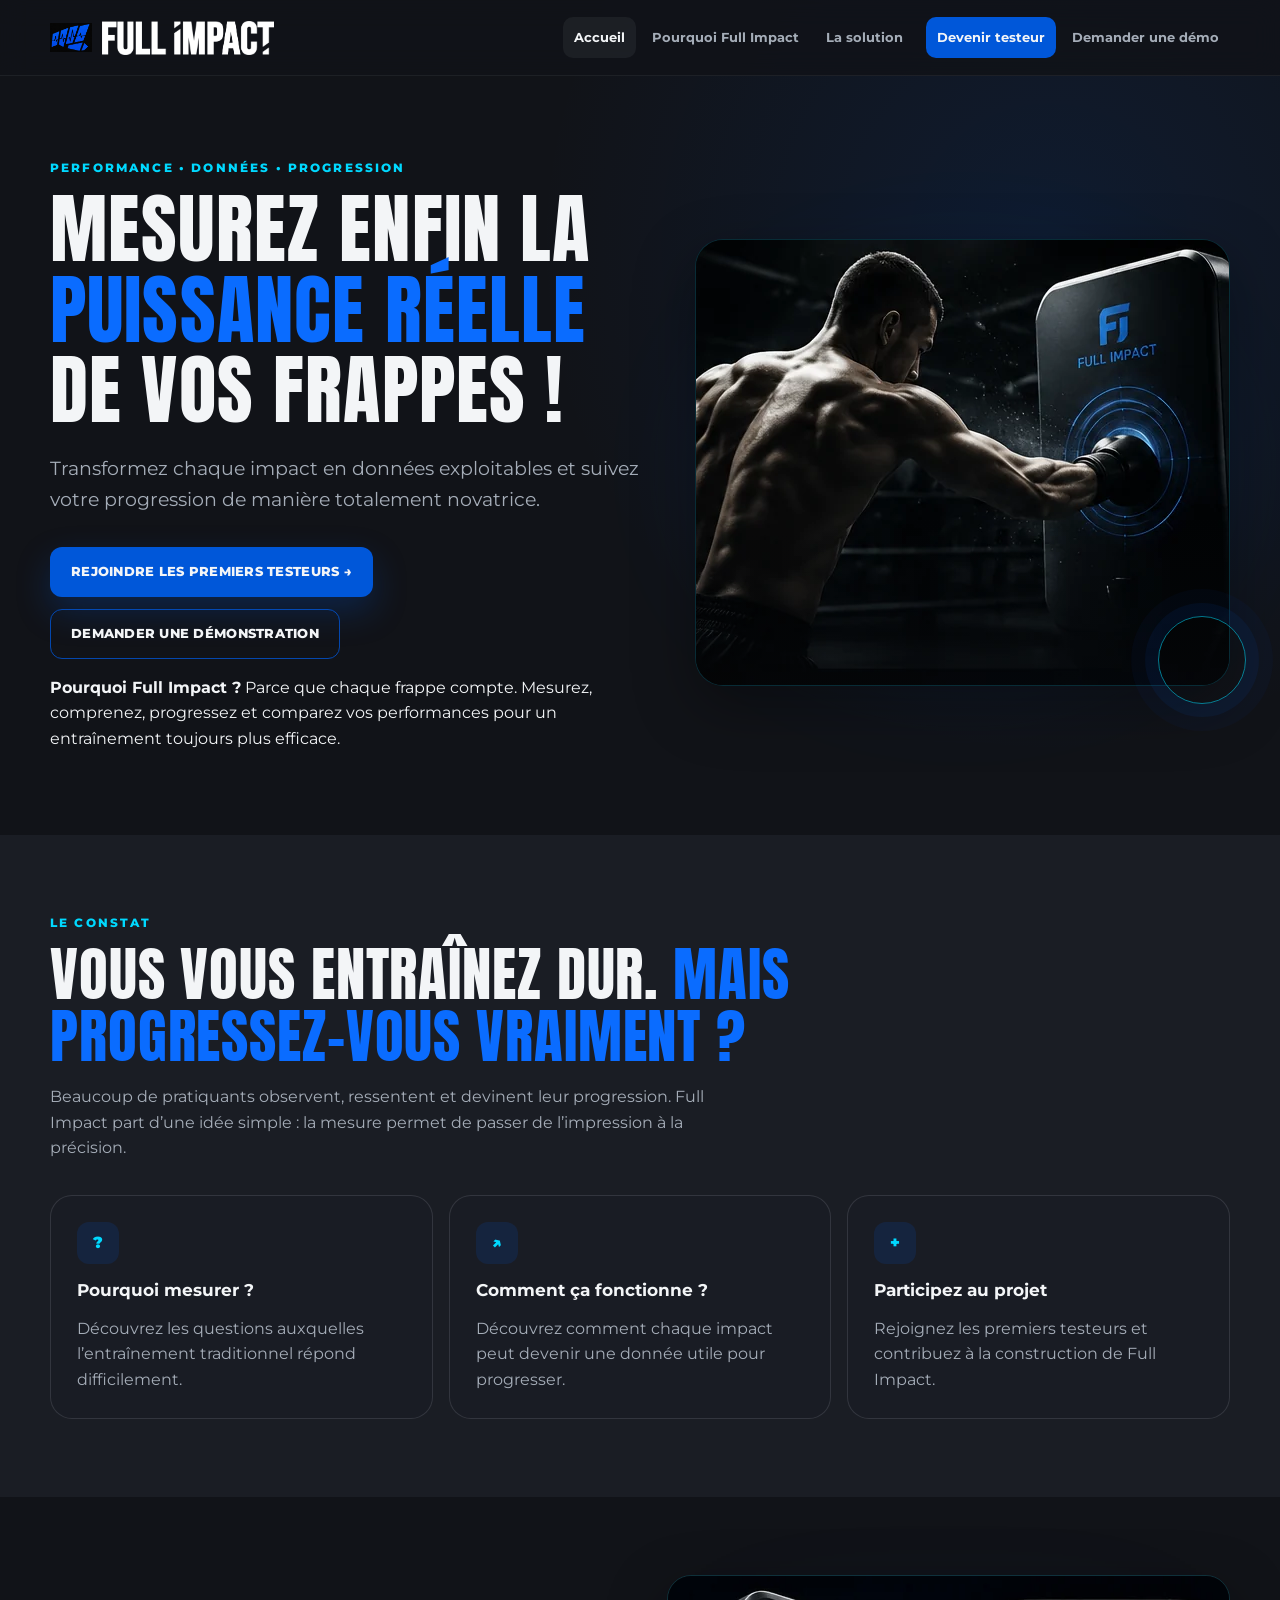
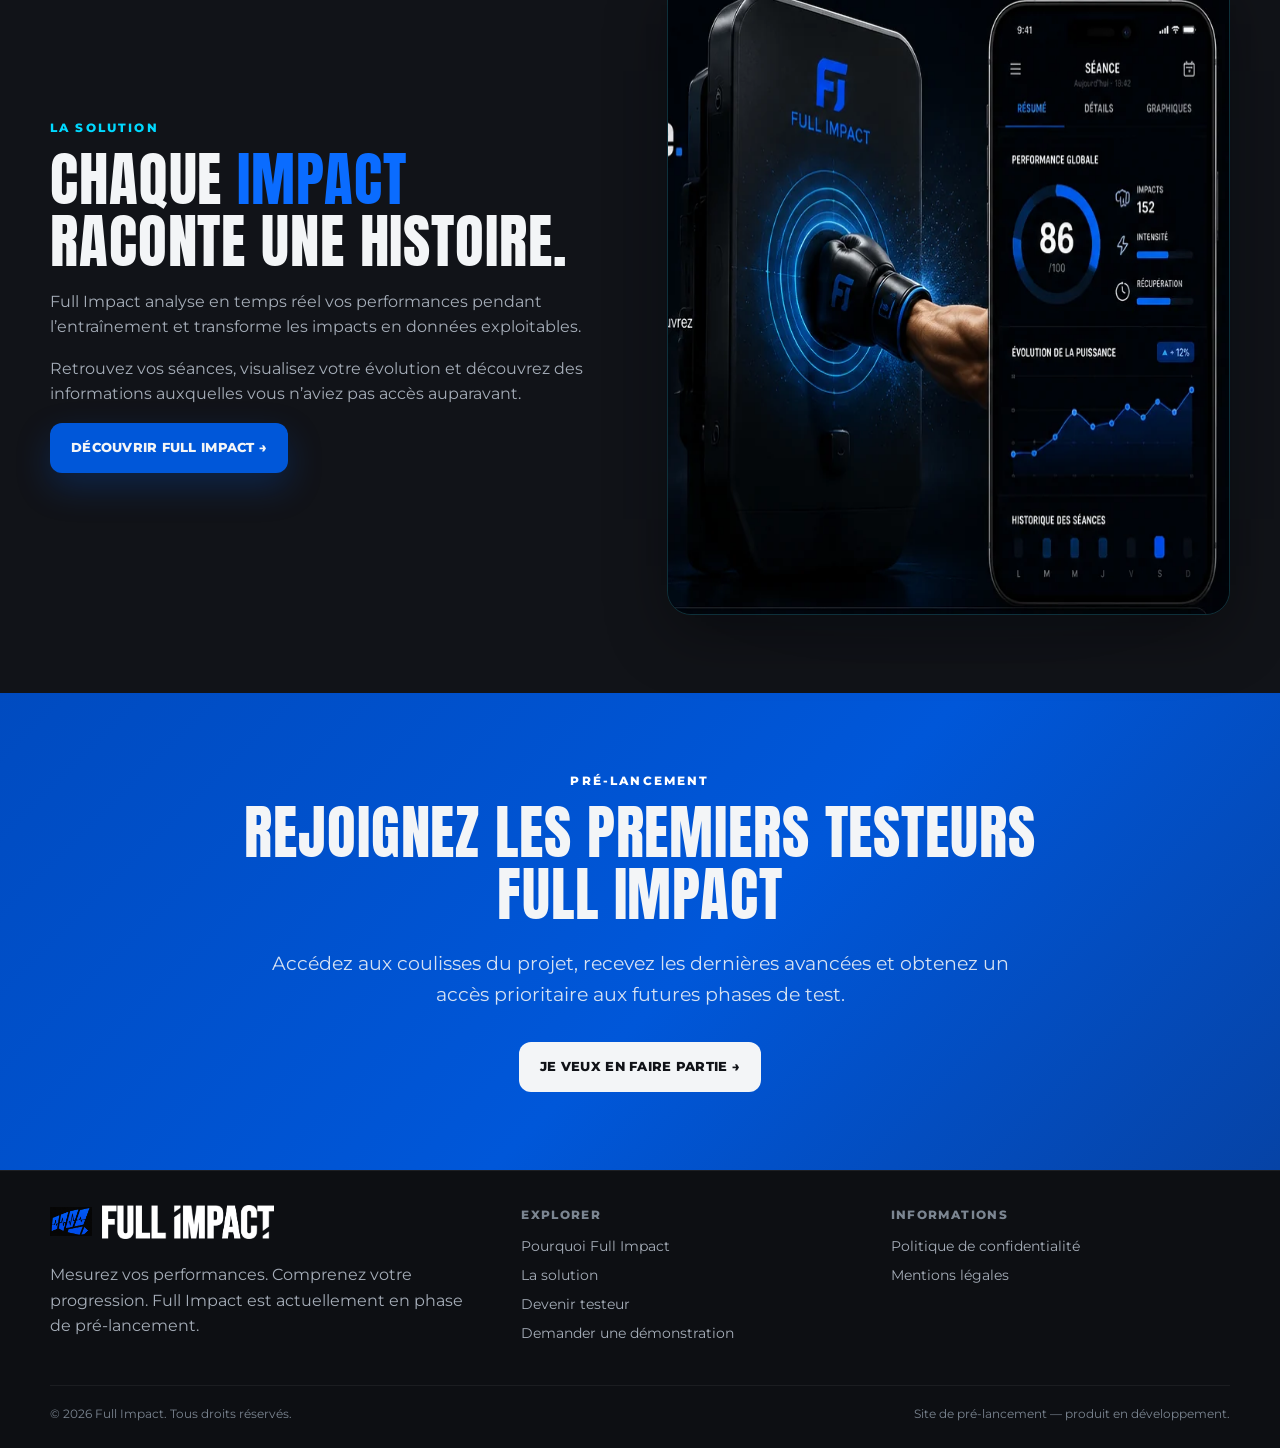
==== commit 0f6a3b40: "Update index.html" ====
--- a/site/index.html
+++ b/site/index.html
@@ -92,7 +92,7 @@
     <div class="narrow" style="text-align:center">
       <div class="eyebrow" style="color:#fff">Pré-lancement</div>
       <h2>Rejoignez les premiers testeurs Full Impact</h2>
-      <p class="lead" style="margin-inline:auto;color:rgba(243,245,247,.88)">Accédez aux coulisses du projet, recevez les premières avancées et obtenez un accès prioritaire aux futures phases de test.</p>
+      <p class="lead" style="margin-inline:auto;color:rgba(243,245,247,.88)">Accédez aux coulisses du projet, recevez les dernières avancées et obtenez un accès prioritaire aux futures phases de test.</p>
       <div class="hero-actions" style="justify-content:center"><a class="button" style="background:#F3F5F7;color:#111318" href="testeurs.html">Je veux en faire partie →</a></div>
     </div>
   </section>
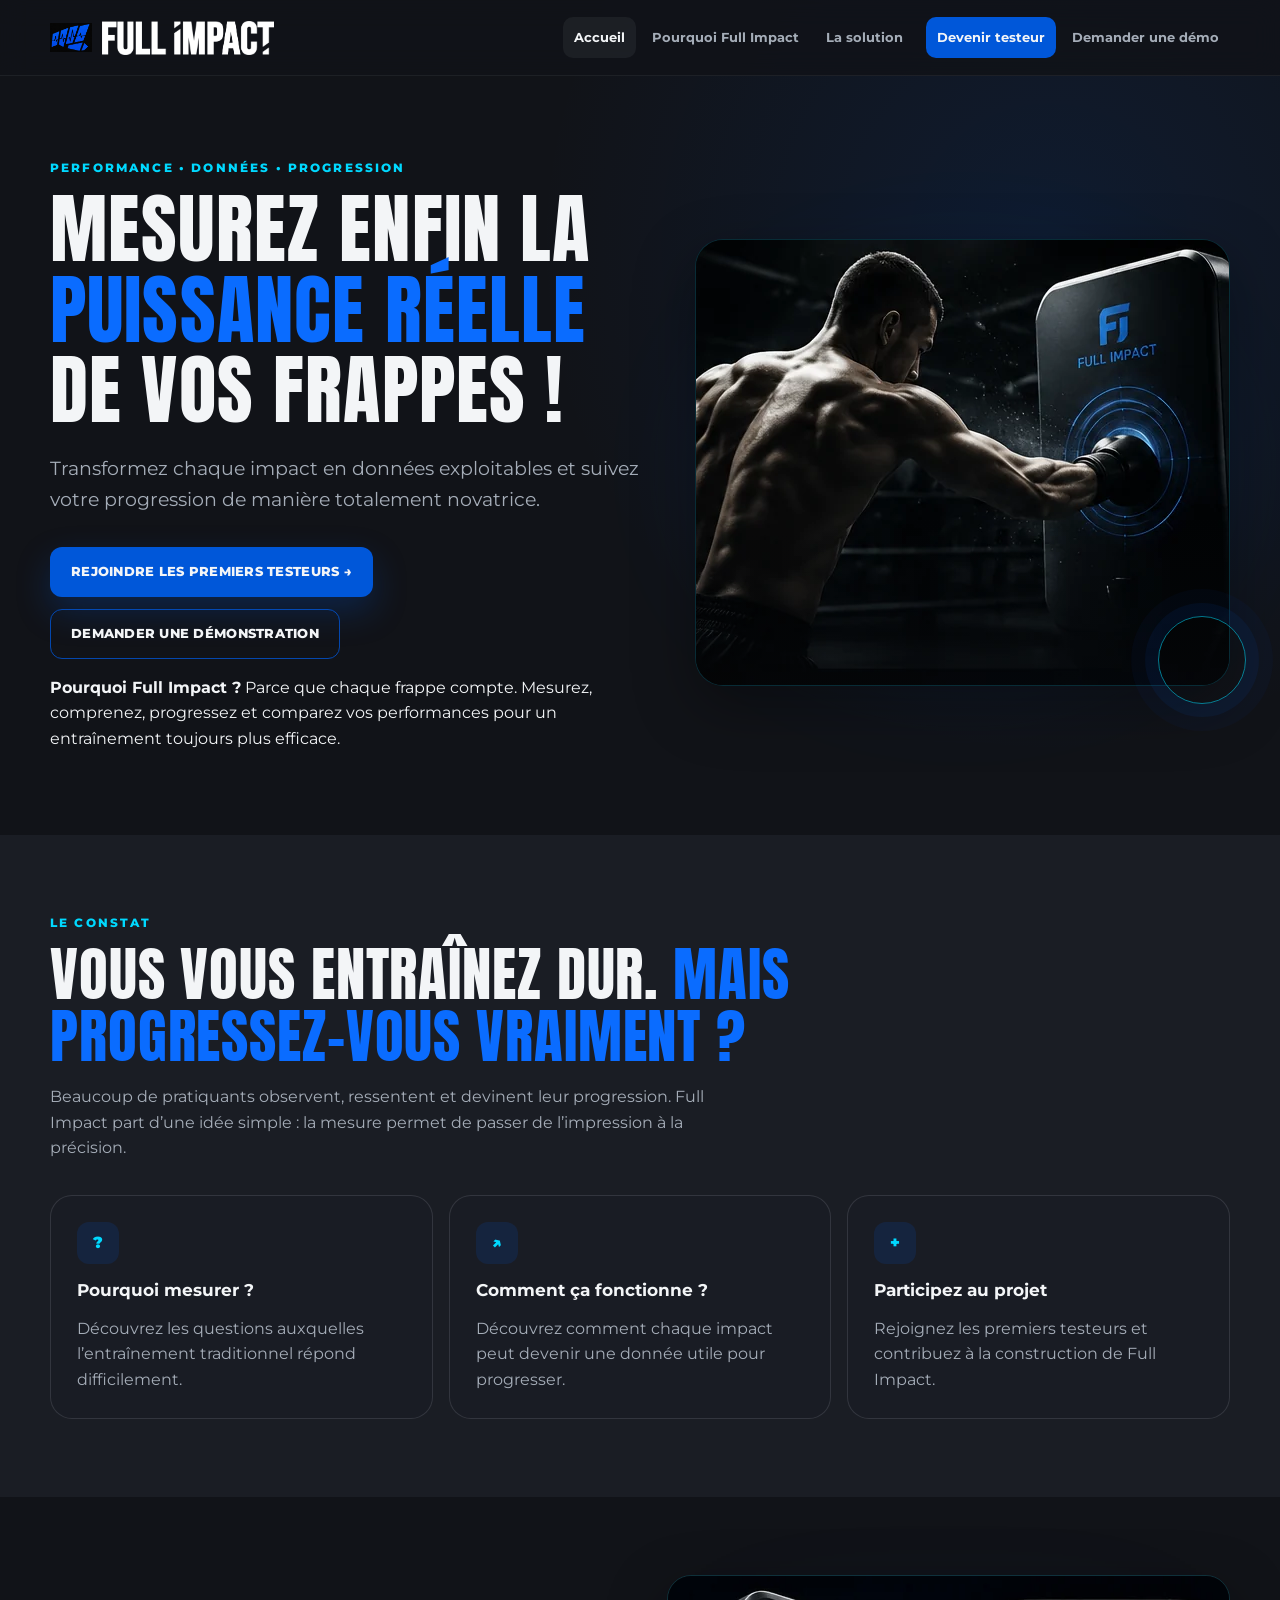
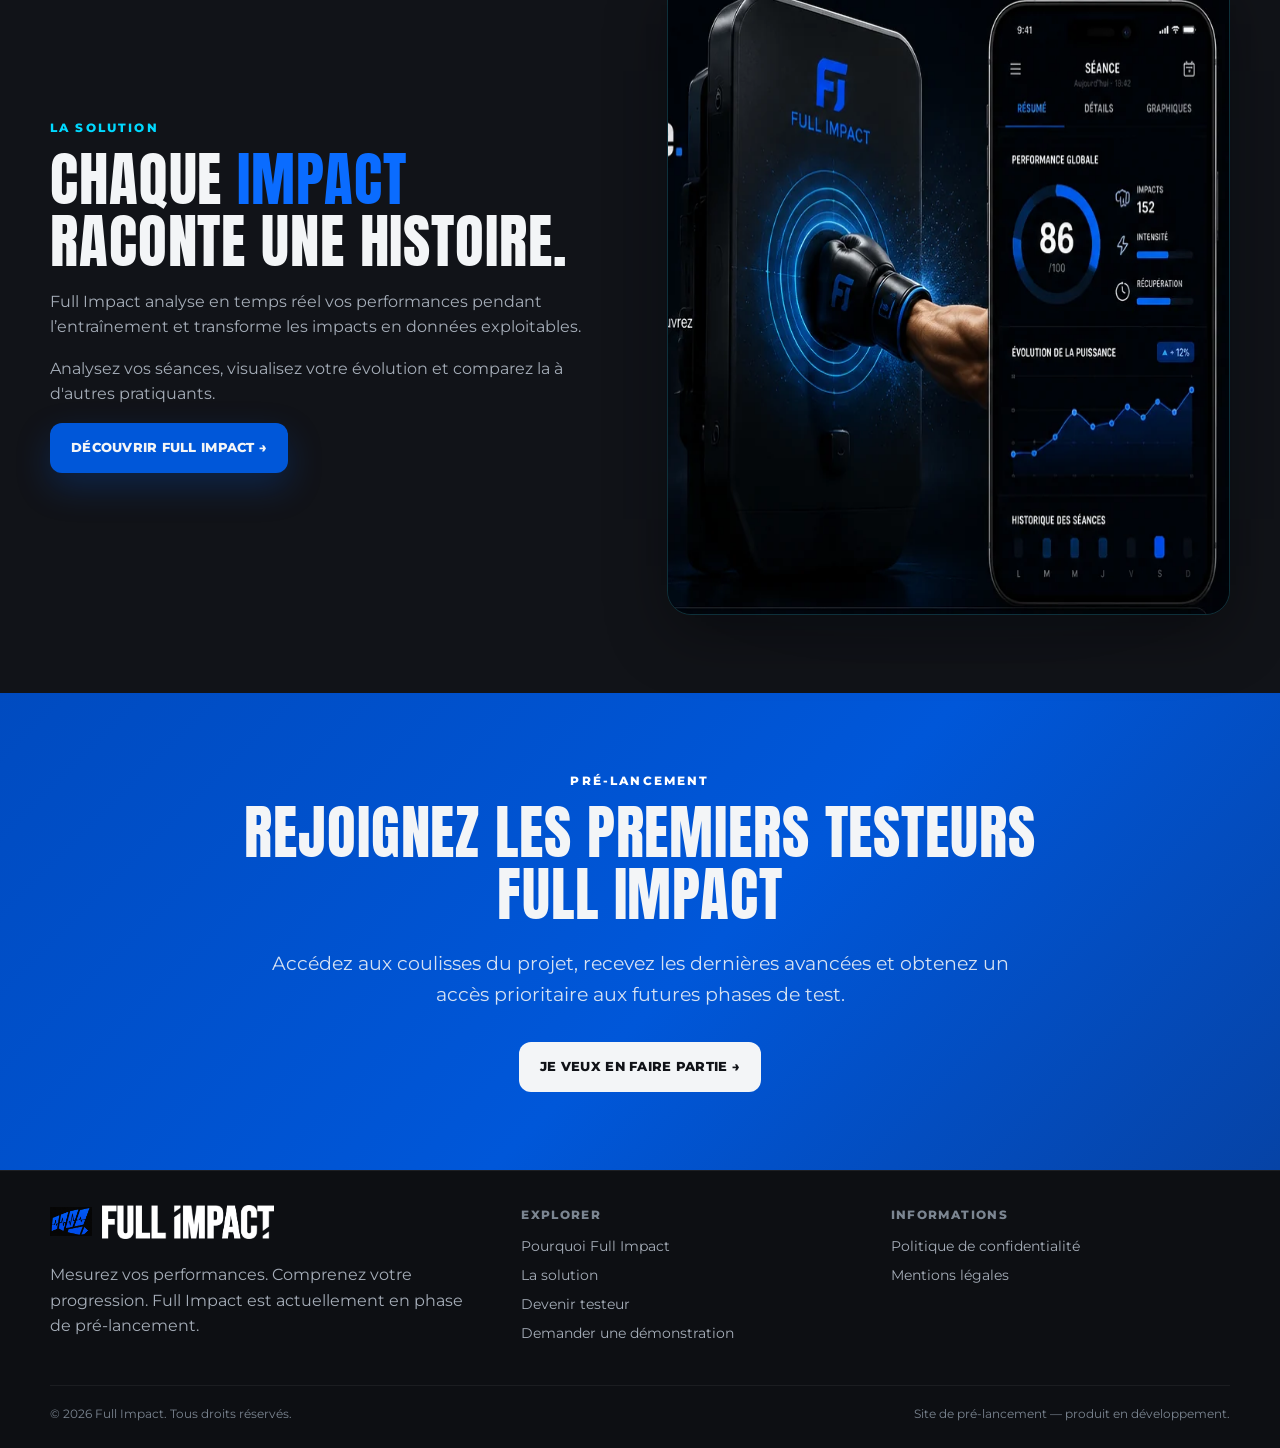
==== commit 36846470: "Update index.html" ====
--- a/site/index.html
+++ b/site/index.html
@@ -79,7 +79,7 @@
         <div class="eyebrow">La solution</div>
         <h2>Chaque <span class="accent">impact</span> raconte une histoire.</h2>
         <p>Full Impact analyse en temps réel vos performances pendant l’entraînement et transforme les impacts en données exploitables.</p>
-        <p>Retrouvez vos séances, visualisez votre évolution et découvrez des informations auxquelles vous n’aviez pas accès auparavant.</p>
+        <p>Analysez vos séances, visualisez votre évolution et comparez la à d'autres pratiquants.</p>
         <a class="button primary" href="solution.html">Découvrir Full Impact →</a>
       </div>
       <div class="product-shot reveal">
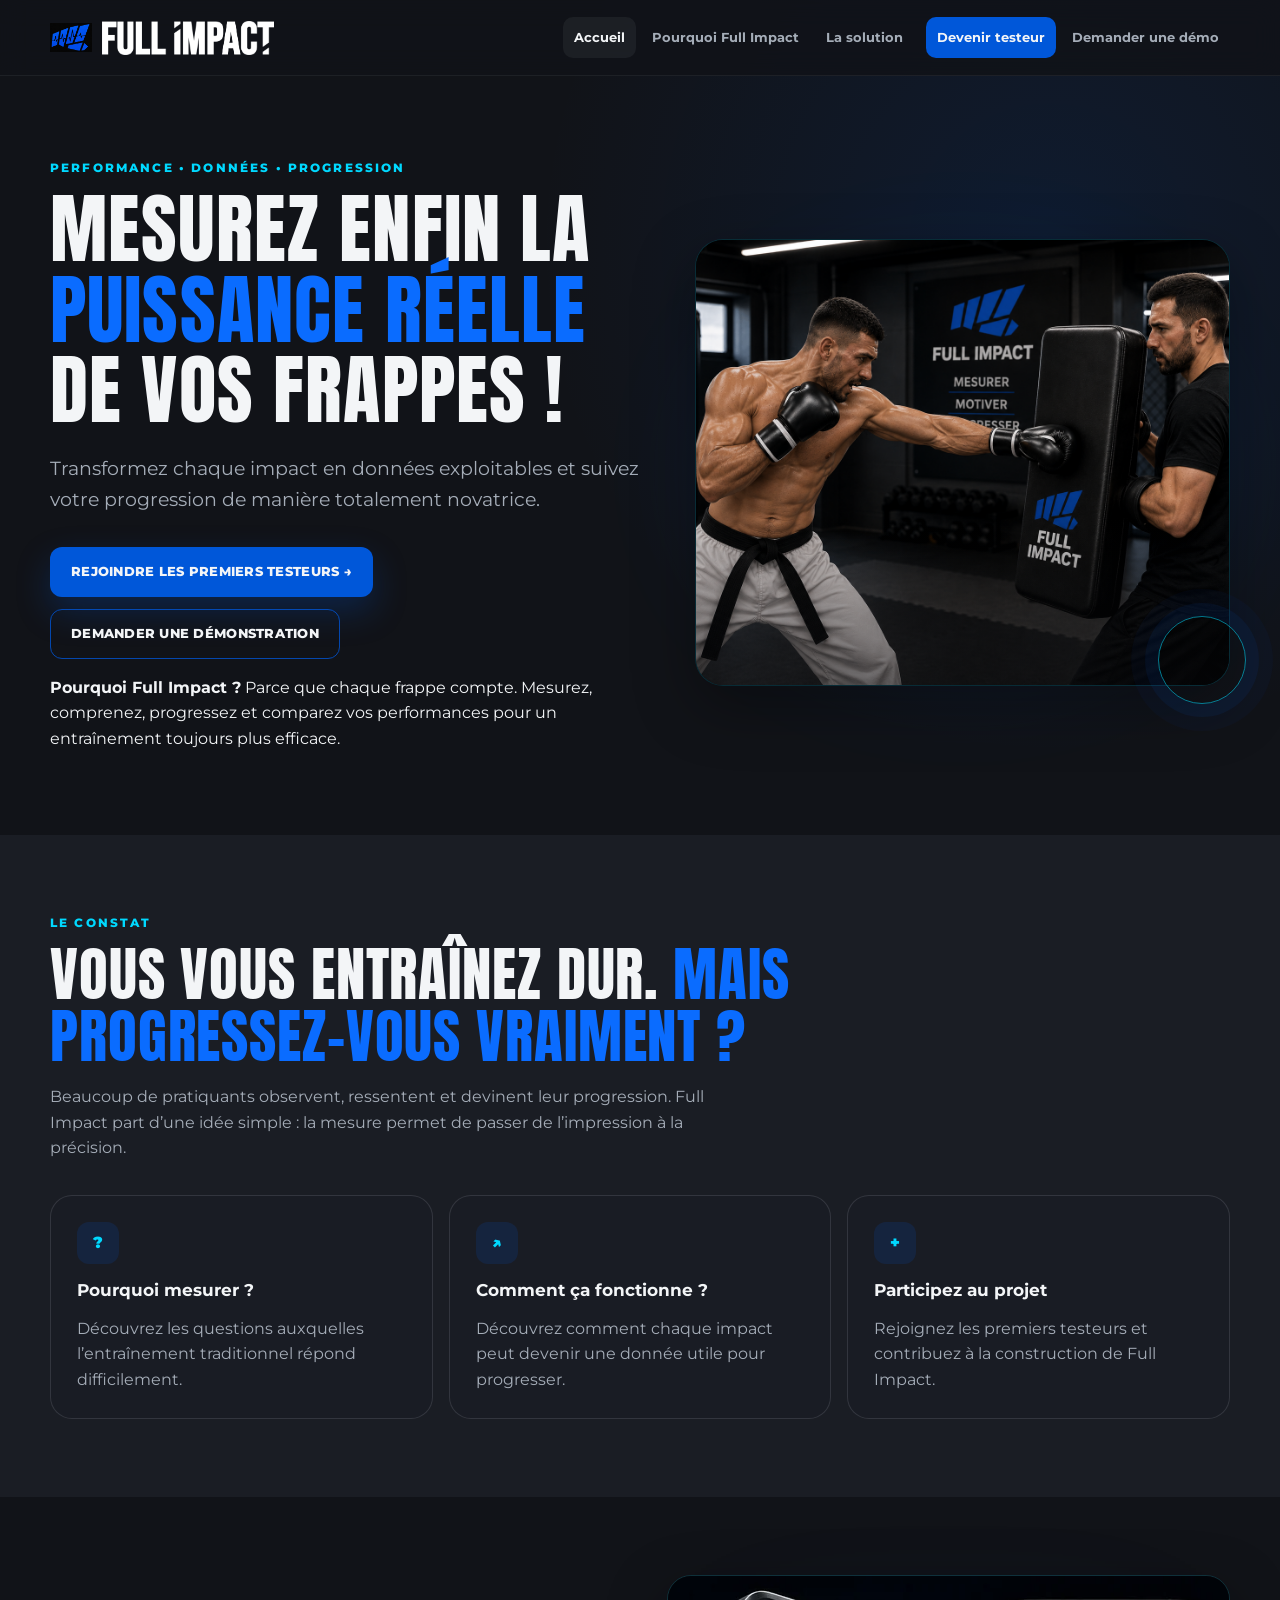
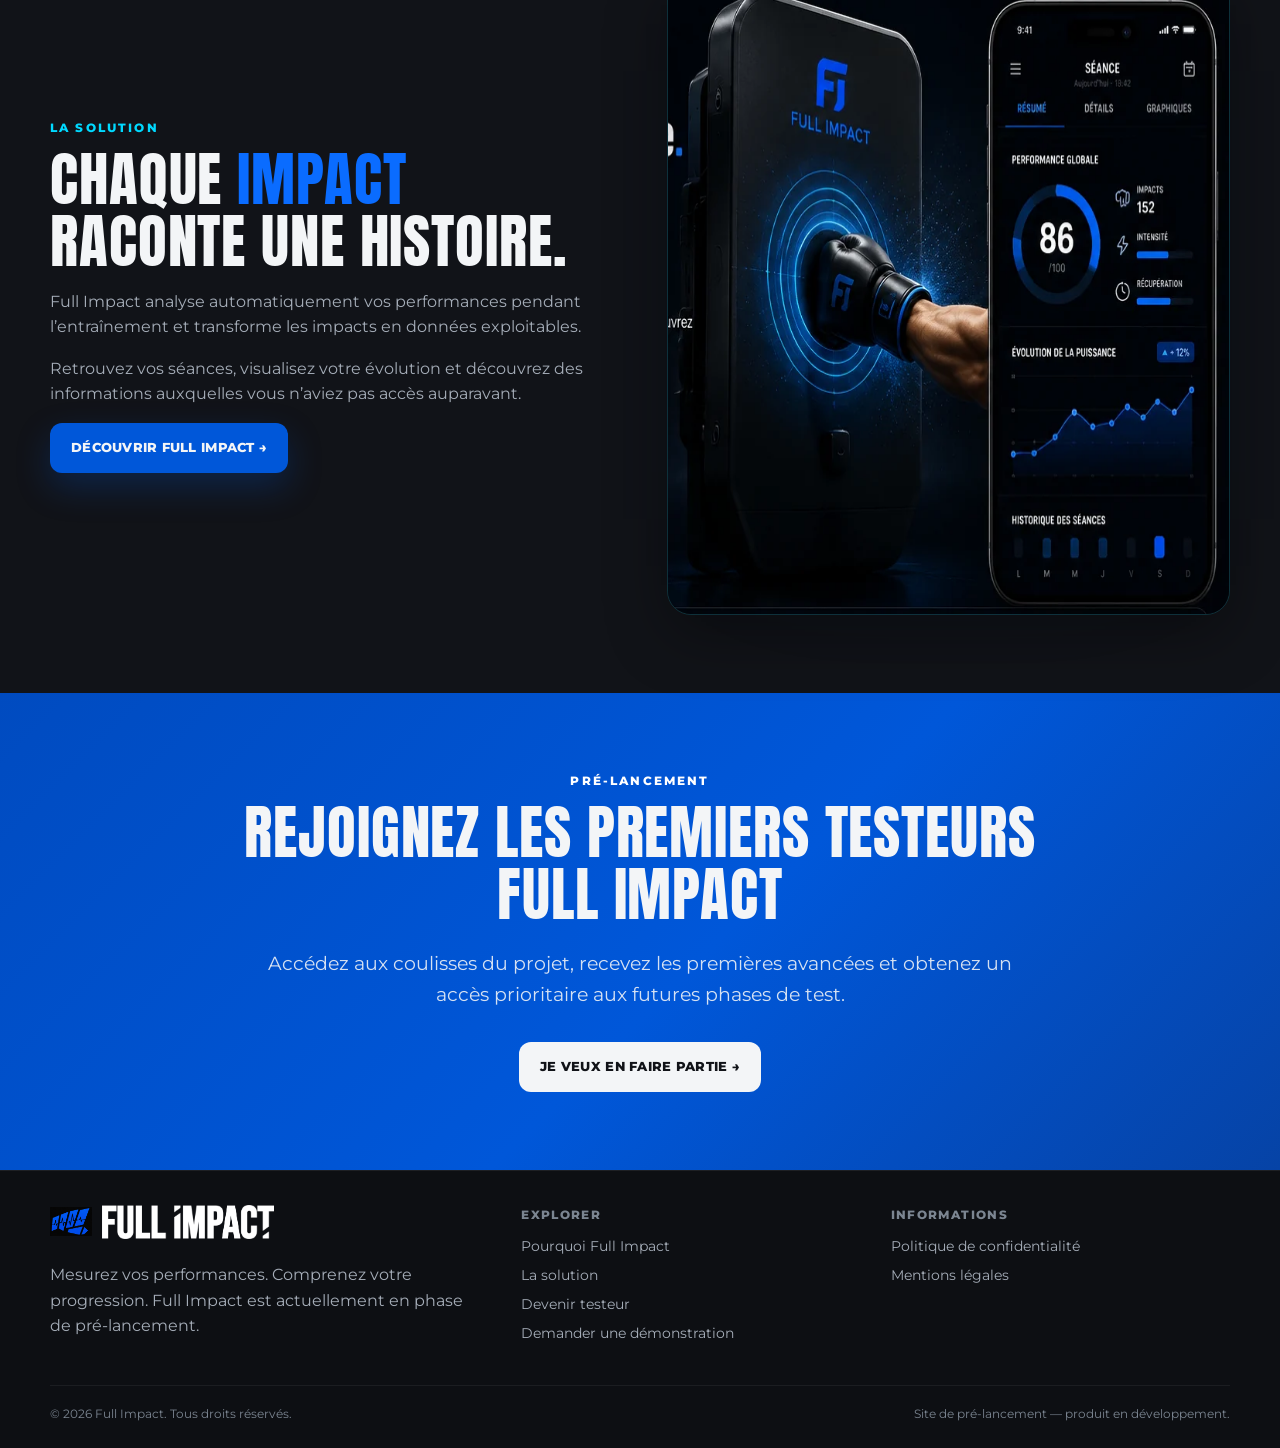
==== commit ef05ea5d: "Update index.html" ====
--- a/site/index.html
+++ b/site/index.html
@@ -78,8 +78,8 @@
       <div class="split-copy reveal">
         <div class="eyebrow">La solution</div>
         <h2>Chaque <span class="accent">impact</span> raconte une histoire.</h2>
-        <p>Full Impact analyse en temps réel vos performances pendant l’entraînement et transforme les impacts en données exploitables.</p>
-        <p>Analysez vos séances, visualisez votre évolution et comparez la à d'autres pratiquants.</p>
+        <p>Full Impact analyse automatiquement vos performances pendant l’entraînement et transforme les impacts en données exploitables.</p>
+        <p>Retrouvez vos séances, visualisez votre évolution et découvrez des informations auxquelles vous n’aviez pas accès auparavant.</p>
         <a class="button primary" href="solution.html">Découvrir Full Impact →</a>
       </div>
       <div class="product-shot reveal">
@@ -92,7 +92,7 @@
     <div class="narrow" style="text-align:center">
       <div class="eyebrow" style="color:#fff">Pré-lancement</div>
       <h2>Rejoignez les premiers testeurs Full Impact</h2>
-      <p class="lead" style="margin-inline:auto;color:rgba(243,245,247,.88)">Accédez aux coulisses du projet, recevez les dernières avancées et obtenez un accès prioritaire aux futures phases de test.</p>
+      <p class="lead" style="margin-inline:auto;color:rgba(243,245,247,.88)">Accédez aux coulisses du projet, recevez les premières avancées et obtenez un accès prioritaire aux futures phases de test.</p>
       <div class="hero-actions" style="justify-content:center"><a class="button" style="background:#F3F5F7;color:#111318" href="testeurs.html">Je veux en faire partie →</a></div>
     </div>
   </section>
